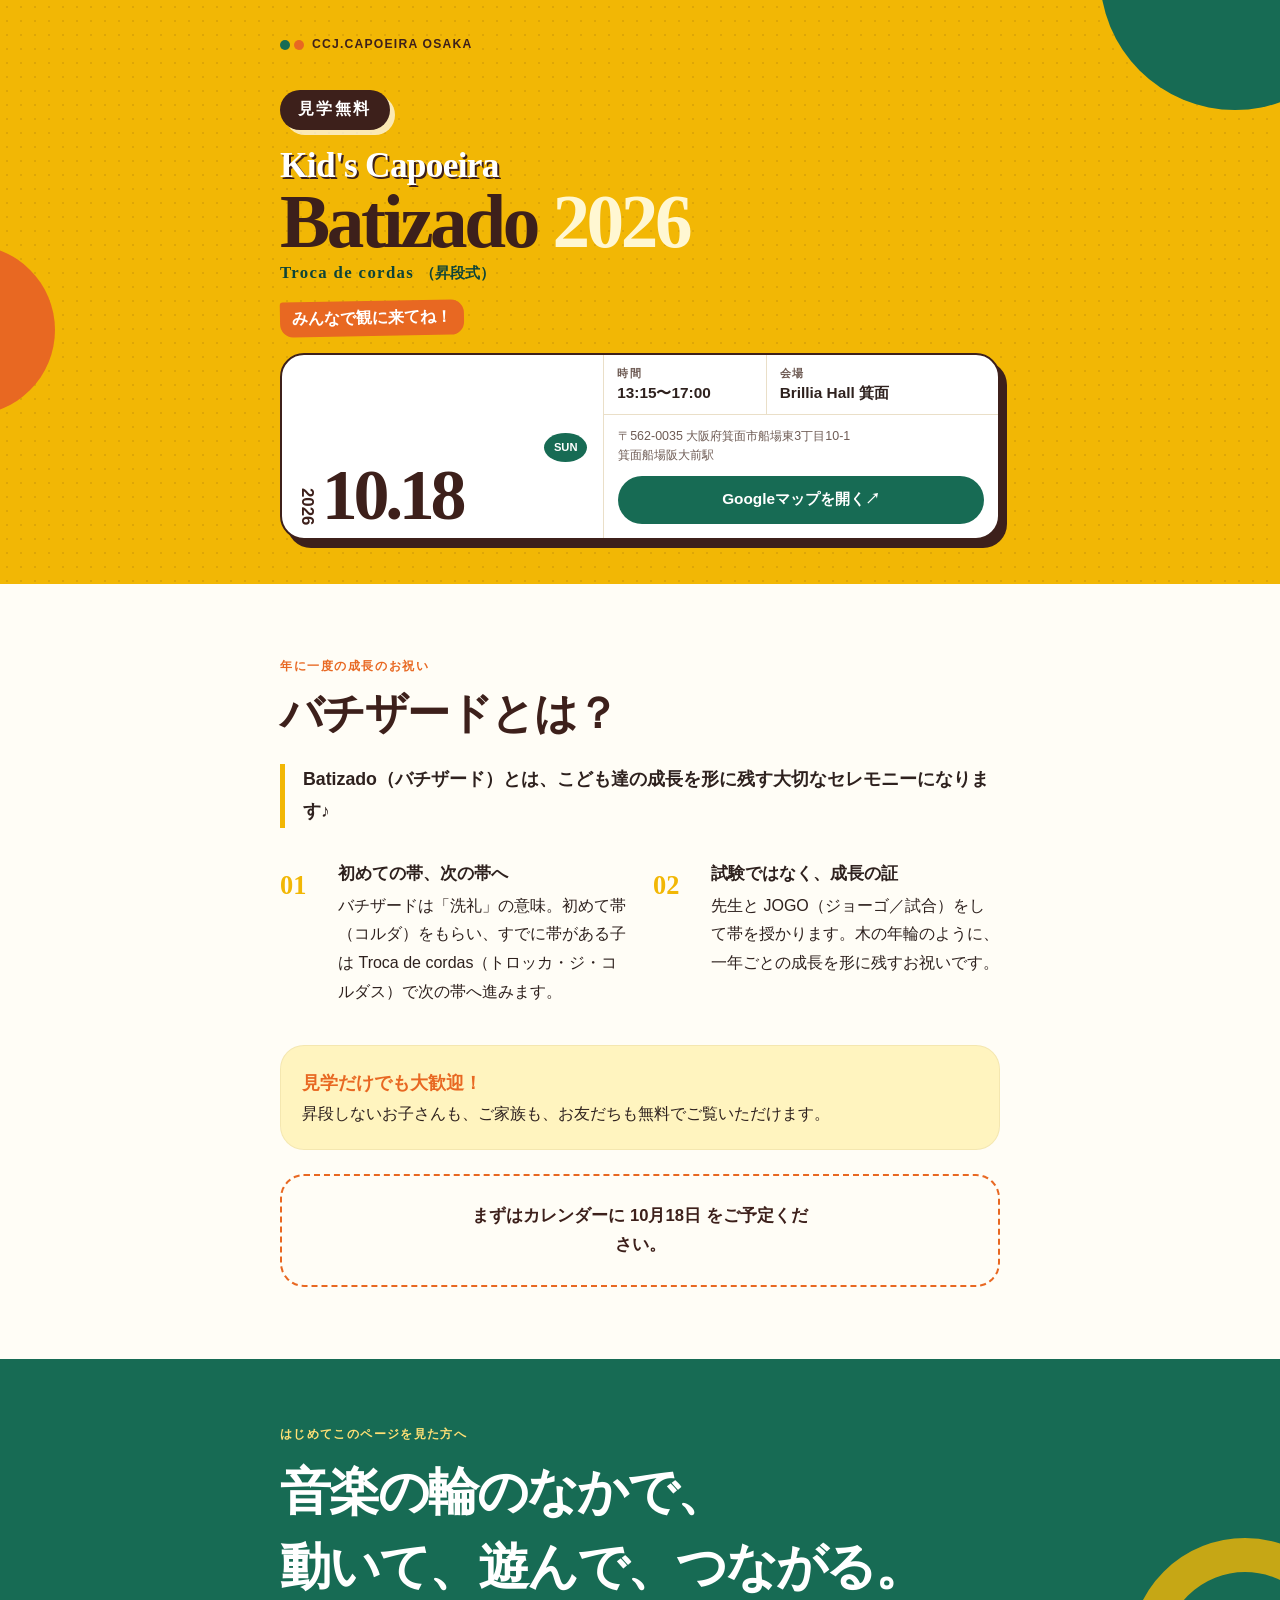
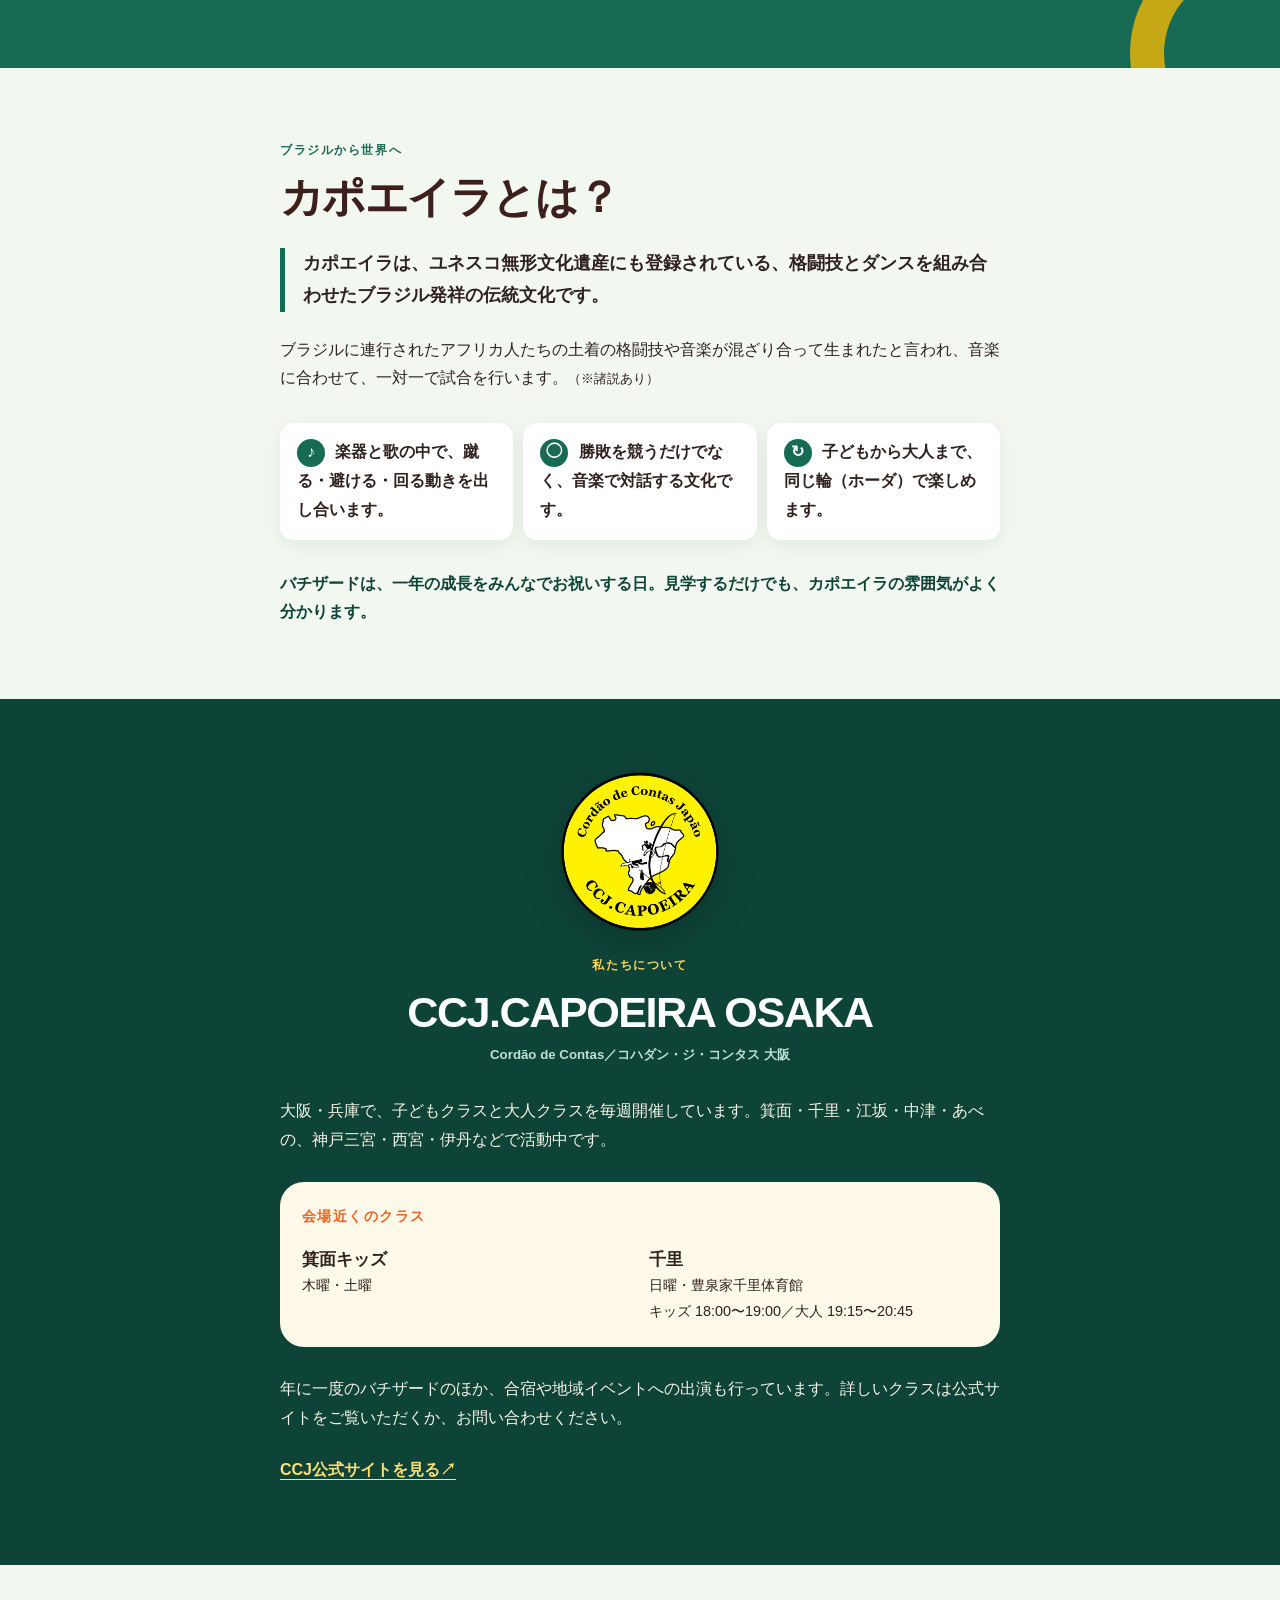
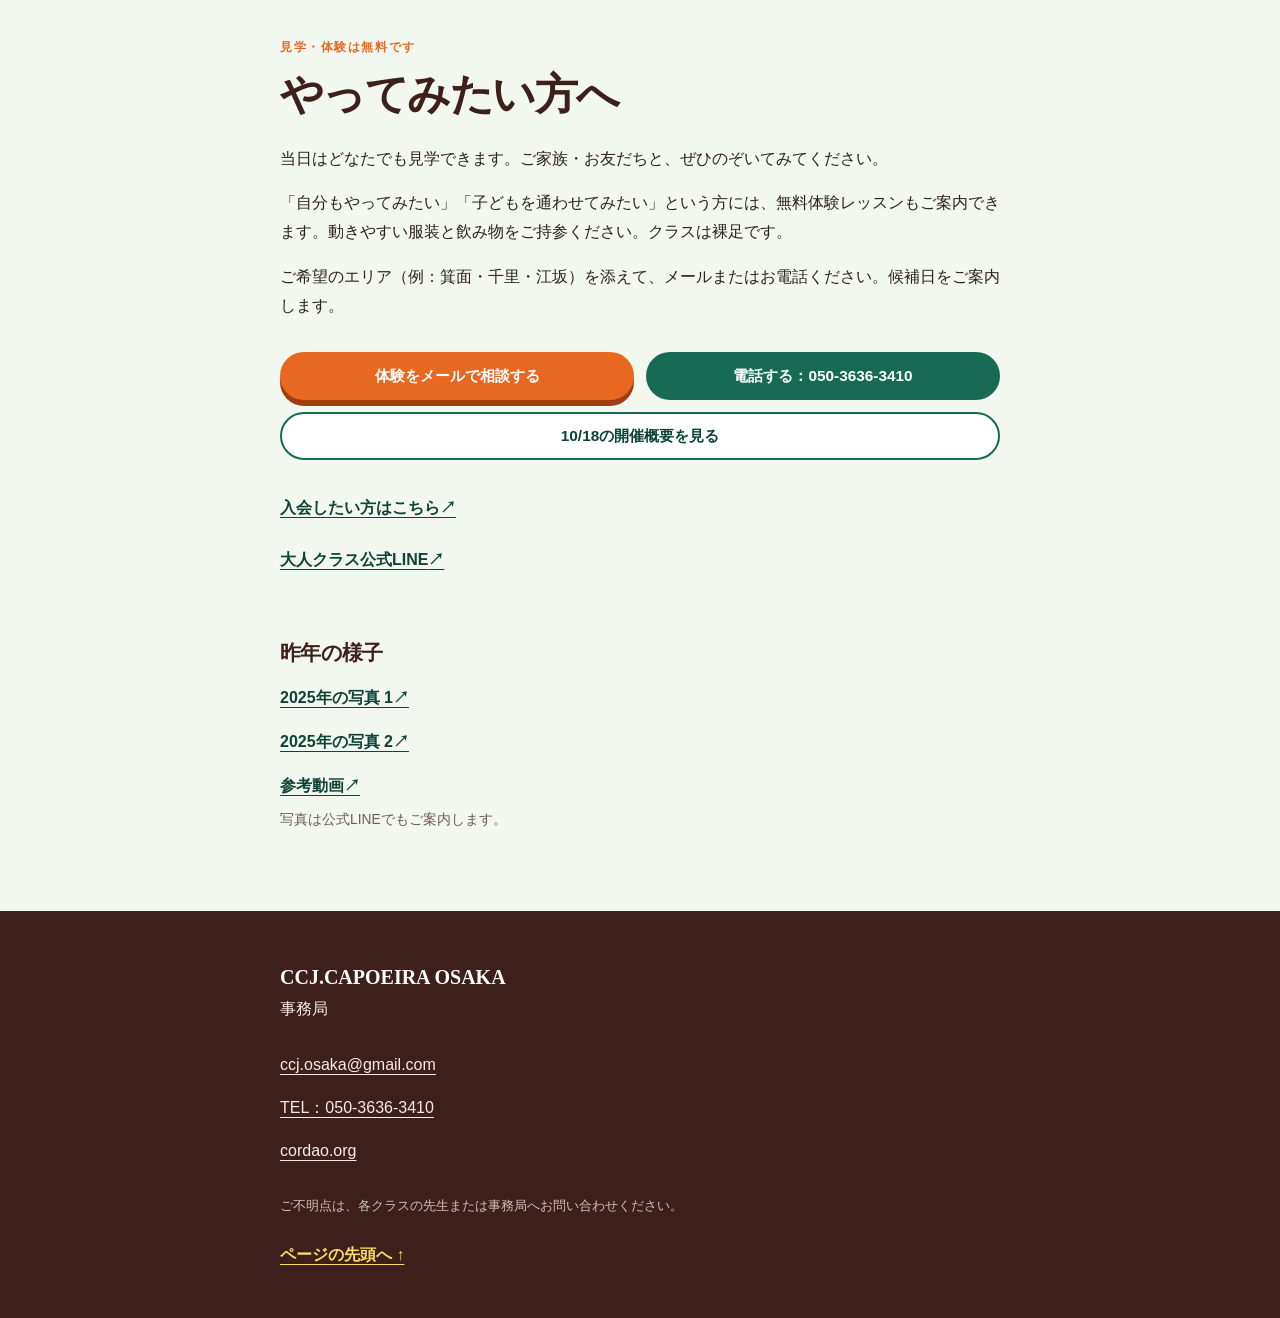
==== index.html @ 8d71ec57 "Add CCJ team logo" ====
<!doctype html>
<html lang="ja">
  <head>
    <meta charset="utf-8">
    <meta name="viewport" content="width=device-width, initial-scale=1">
    <meta name="theme-color" content="#f2b705">
    <meta name="description" content="2026年10月18日（日）Brillia Hall 箕面で開催する、CCJキッズバチザード（昇段式）のご案内。見学無料です。">
    <meta property="og:type" content="website">
    <meta property="og:locale" content="ja_JP">
    <meta property="og:title" content="Kid's Capoeira Batizado 2026｜CCJ.CAPOEIRA OSAKA">
    <meta property="og:description" content="10月18日（日）Brillia Hall 箕面で開催。子どもたちの一年の成長を祝うセレモニーです。見学無料。">
    <title>Kid's Capoeira Batizado 2026｜CCJ.CAPOEIRA OSAKA</title>
    <link rel="stylesheet" href="styles.css">
  </head>
  <body>
    <a class="skip-link" href="#event">開催概要へ</a>

    <header class="hero" id="top">
      <div class="hero__shape hero__shape--one" aria-hidden="true"></div>
      <div class="hero__shape hero__shape--two" aria-hidden="true"></div>
      <div class="hero__inner wrap">
        <p class="eyebrow"><span class="eyebrow__dot" aria-hidden="true"></span>CCJ.CAPOEIRA OSAKA</p>
        <div class="hero__heading">
          <span class="free-badge">見学無料</span>
          <h1><span>Kid's Capoeira</span>Batizado <em>2026</em></h1>
          <p class="subtitle">Troca de cordas <span>（昇段式）</span></p>
        </div>
        <p class="hero__message">みんなで観に来てね！</p>

        <section class="event-card" id="event" aria-labelledby="event-title">
          <h2 class="visually-hidden" id="event-title">開催概要</h2>
          <div class="event-date">
            <p class="event-date__year">2026</p>
            <p class="event-date__day">10.18</p>
            <p class="event-date__dow">SUN</p>
          </div>
          <dl class="event-facts">
            <div>
              <dt>時間</dt>
              <dd>13:15〜17:00</dd>
            </div>
            <div>
              <dt>会場</dt>
              <dd>Brillia Hall 箕面</dd>
            </div>
          </dl>
          <div class="event-place">
            <p>〒562-0035 大阪府箕面市船場東3丁目10-1</p>
            <p>箕面船場阪大前駅</p>
            <a class="button button--map" href="https://www.google.com/maps/search/?api=1&amp;query=Brillia%20Hall%20%E7%AE%95%E9%9D%A2" target="_blank" rel="noopener noreferrer">Googleマップを開く <span aria-hidden="true">↗</span></a>
          </div>
        </section>
      </div>
    </header>

    <main>
      <section class="event-story section wrap" aria-labelledby="batizado-title">
        <p class="section-kicker">年に一度の成長のお祝い</p>
        <h2 id="batizado-title">バチザードとは？</h2>
        <p class="lead-copy">Batizado（バチザード）とは、こども達の成長を形に残す大切なセレモニーになります♪</p>

        <div class="story-grid">
          <div class="story-item">
            <span class="story-number" aria-hidden="true">01</span>
            <div>
              <h3>初めての帯、次の帯へ</h3>
              <p>バチザードは「洗礼」の意味。初めて帯（コルダ）をもらい、すでに帯がある子は Troca de cordas（トロッカ・ジ・コルダス）で次の帯へ進みます。</p>
            </div>
          </div>
          <div class="story-item">
            <span class="story-number" aria-hidden="true">02</span>
            <div>
              <h3>試験ではなく、成長の証</h3>
              <p>先生と JOGO（ジョーゴ／試合）をして帯を授かります。木の年輪のように、一年ごとの成長を形に残すお祝いです。</p>
            </div>
          </div>
        </div>

        <aside class="welcome-note">
          <strong>見学だけでも大歓迎！</strong>
          <p>昇段しないお子さんも、ご家族も、お友だちも無料でご覧いただけます。</p>
        </aside>

        <div class="schedule-note">
          <strong>まずはカレンダーに 10月18日 をご予定ください。</strong>
        </div>
      </section>

      <div class="community-area">
        <div class="community-intro wrap">
          <p class="community-intro__label">はじめてこのページを見た方へ</p>
          <h2>音楽の輪のなかで、<br>動いて、遊んで、つながる。</h2>
        </div>

        <section class="section wrap" aria-labelledby="capoeira-title">
          <p class="section-kicker section-kicker--green">ブラジルから世界へ</p>
          <h2 id="capoeira-title">カポエイラとは？</h2>
          <p class="lead-copy lead-copy--plain">カポエイラは、ユネスコ無形文化遺産にも登録されている、格闘技とダンスを組み合わせたブラジル発祥の伝統文化です。</p>
          <p>ブラジルに連行されたアフリカ人たちの土着の格闘技や音楽が混ざり合って生まれたと言われ、音楽に合わせて、一対一で試合を行います。<small>（※諸説あり）</small></p>
          <div class="capoeira-points" aria-label="カポエイラの特徴">
            <p><span aria-hidden="true">♪</span> 楽器と歌の中で、蹴る・避ける・回る動きを出し合います。</p>
            <p><span aria-hidden="true">◯</span> 勝敗を競うだけでなく、音楽で対話する文化です。</p>
            <p><span aria-hidden="true">↻</span> 子どもから大人まで、同じ輪（ホーダ）で楽しめます。</p>
          </div>
          <p class="soft-note">バチザードは、一年の成長をみんなでお祝いする日。見学するだけでも、カポエイラの雰囲気がよく分かります。</p>
        </section>

        <section class="section section--ccj" aria-labelledby="ccj-title">
          <div class="wrap">
            <div class="ccj-brand">
              <img class="ccj-logo" src="assets/team-logo.png" alt="Cordão de Contas Japão CCJ.CAPOEIRA ロゴ" width="640" height="631">
              <div>
                <p class="section-kicker section-kicker--light">私たちについて</p>
                <h2 id="ccj-title">CCJ.CAPOEIRA OSAKA</h2>
                <p class="ccj-sub">Cordão de Contas／コハダン・ジ・コンタス 大阪</p>
              </div>
            </div>
            <p>大阪・兵庫で、子どもクラスと大人クラスを毎週開催しています。箕面・千里・江坂・中津・あべの、神戸三宮・西宮・伊丹などで活動中です。</p>

            <div class="nearby-card">
              <p class="nearby-card__label">会場近くのクラス</p>
              <div>
                <h3>箕面キッズ</h3>
                <p>木曜・土曜</p>
              </div>
              <div>
                <h3>千里</h3>
                <p>日曜・豊泉家千里体育館</p>
                <p>キッズ 18:00〜19:00／大人 19:15〜20:45</p>
              </div>
            </div>

            <p>年に一度のバチザードのほか、合宿や地域イベントへの出演も行っています。詳しいクラスは公式サイトをご覧いただくか、お問い合わせください。</p>
            <a class="text-link text-link--light" href="https://cordao.org/" target="_blank" rel="noopener noreferrer">CCJ公式サイトを見る <span aria-hidden="true">↗</span></a>
          </div>
        </section>

        <section class="section try-section wrap" id="trial" aria-labelledby="trial-title">
          <p class="section-kicker section-kicker--orange">見学・体験は無料です</p>
          <h2 id="trial-title">やってみたい方へ</h2>
          <p>当日はどなたでも見学できます。ご家族・お友だちと、ぜひのぞいてみてください。</p>
          <p>「自分もやってみたい」「子どもを通わせてみたい」という方には、無料体験レッスンもご案内できます。動きやすい服装と飲み物をご持参ください。クラスは裸足です。</p>
          <p>ご希望のエリア（例：箕面・千里・江坂）を添えて、メールまたはお電話ください。候補日をご案内します。</p>

          <div class="cta-stack">
            <a class="button button--primary" href="mailto:ccj.osaka@gmail.com?subject=%E3%82%AB%E3%83%9D%E3%82%A8%E3%82%A4%E3%83%A9%E4%BD%93%E9%A8%93%E3%81%AE%E7%9B%B8%E8%AB%87">体験をメールで相談する</a>
            <a class="button button--secondary" href="tel:05036363410">電話する：050-3636-3410</a>
            <a class="button button--outline" href="#event">10/18の開催概要を見る</a>
          </div>

          <div class="other-links">
            <a href="https://ccjcapoeira.github.io/ccj-enrollment-form/" target="_blank" rel="noopener noreferrer">入会したい方はこちら <span aria-hidden="true">↗</span></a>
            <a href="https://lin.ee/NtABy10" target="_blank" rel="noopener noreferrer">大人クラス公式LINE <span aria-hidden="true">↗</span></a>
          </div>
        </section>

        <section class="memories wrap" aria-labelledby="memories-title">
          <h2 id="memories-title">昨年の様子</h2>
          <div class="memories__links">
            <a href="https://www.amazon.co.jp/photos/share/uch9pIcphBrxfyB8jKfMzYJGdtBcZFFOBXxL4uB9vcL" target="_blank" rel="noopener noreferrer">2025年の写真 1 <span aria-hidden="true">↗</span></a>
            <a href="https://www.amazon.co.jp/photos/share/M0AKWUCcqpJIvgx1E5p0XTZCGxStPZ983KUHEXLNTw1" target="_blank" rel="noopener noreferrer">2025年の写真 2 <span aria-hidden="true">↗</span></a>
            <a href="http://bit.ly/42iLJ7p" target="_blank" rel="noopener noreferrer">参考動画 <span aria-hidden="true">↗</span></a>
          </div>
          <p>写真は公式LINEでもご案内します。</p>
        </section>
      </div>
    </main>

    <footer>
      <div class="wrap footer__inner">
        <div>
          <p class="footer__name">CCJ.CAPOEIRA OSAKA</p>
          <p>事務局</p>
        </div>
        <address>
          <a href="mailto:ccj.osaka@gmail.com">ccj.osaka@gmail.com</a>
          <a href="tel:05036363410">TEL：050-3636-3410</a>
          <a href="https://cordao.org/" target="_blank" rel="noopener noreferrer">cordao.org</a>
        </address>
        <p class="footer__note">ご不明点は、各クラスの先生または事務局へお問い合わせください。</p>
        <a class="back-to-top" href="#top">ページの先頭へ ↑</a>
      </div>
    </footer>
  </body>
</html>
---- styles.css ----
:root {
  --yellow: #f2b705;
  --orange: #e86822;
  --green: #176b54;
  --green-dark: #0e4438;
  --brown: #3d201b;
  --cream: #fff9e9;
  --paper: #fffdf6;
  --ink: #2e211e;
  --muted: #6e5b54;
  --line: #eadfc8;
  --shadow: 0 14px 40px rgba(62, 40, 20, 0.14);
  --radius: 24px;
}

*,
*::before,
*::after {
  box-sizing: border-box;
}

html {
  scroll-behavior: smooth;
}

body {
  margin: 0;
  color: var(--ink);
  background: var(--paper);
  font-family: -apple-system, BlinkMacSystemFont, "Hiragino Sans", "Yu Gothic", YuGothic, Meiryo, sans-serif;
  font-size: 16px;
  line-height: 1.8;
  -webkit-font-smoothing: antialiased;
}

a {
  color: inherit;
}

p,
h1,
h2,
h3,
dl,
dd {
  margin-top: 0;
}

.wrap {
  width: min(100% - 40px, 720px);
  margin-inline: auto;
}

.skip-link {
  position: fixed;
  z-index: 100;
  top: 8px;
  left: 8px;
  padding: 10px 16px;
  color: white;
  background: var(--brown);
  border-radius: 8px;
  transform: translateY(-150%);
}

.skip-link:focus {
  transform: translateY(0);
}

.visually-hidden {
  position: absolute;
  width: 1px;
  height: 1px;
  padding: 0;
  margin: -1px;
  overflow: hidden;
  clip: rect(0, 0, 0, 0);
  white-space: nowrap;
  border: 0;
}

.hero {
  position: relative;
  overflow: hidden;
  padding: 24px 0 44px;
  background: var(--yellow);
}

.hero::before {
  content: "";
  position: absolute;
  inset: 0;
  opacity: 0.11;
  background-image: radial-gradient(var(--brown) 1.1px, transparent 1.1px);
  background-size: 14px 14px;
}

.hero__shape {
  position: absolute;
  border-radius: 999px;
  pointer-events: none;
}

.hero__shape--one {
  width: 270px;
  height: 270px;
  top: -160px;
  right: -90px;
  background: var(--green);
}

.hero__shape--two {
  width: 170px;
  height: 170px;
  left: -115px;
  top: 245px;
  background: var(--orange);
}

.hero__inner {
  position: relative;
}

.eyebrow {
  display: flex;
  align-items: center;
  gap: 8px;
  margin-bottom: 22px;
  color: var(--brown);
  font-size: 0.76rem;
  font-weight: 800;
  letter-spacing: 0.1em;
}

.eyebrow__dot {
  width: 10px;
  height: 10px;
  background: var(--green);
  border-radius: 50%;
  box-shadow: 14px 0 0 var(--orange);
  margin-right: 14px;
}

.hero__heading {
  position: relative;
  padding-top: 12px;
}

.free-badge {
  display: inline-flex;
  align-items: center;
  min-height: 40px;
  padding: 5px 18px;
  color: #fff;
  background: var(--brown);
  border-radius: 999px;
  font-weight: 800;
  letter-spacing: 0.15em;
  box-shadow: 5px 5px 0 rgba(255, 255, 255, 0.7);
}

h1 {
  margin: 14px 0 2px;
  color: var(--brown);
  font-family: Georgia, "Times New Roman", serif;
  font-size: clamp(2.5rem, 12vw, 4.7rem);
  line-height: 0.91;
  letter-spacing: -0.045em;
}

h1 span {
  display: block;
  color: #fff;
  font-size: 0.47em;
  line-height: 1.25;
  letter-spacing: -0.02em;
  text-shadow: 2px 2px 0 var(--brown);
}

h1 em {
  color: #fff7d2;
  font-style: normal;
}

.subtitle {
  margin-bottom: 8px;
  color: var(--green-dark);
  font-family: Georgia, "Times New Roman", serif;
  font-size: 1.05rem;
  font-weight: 700;
  letter-spacing: 0.08em;
}

.subtitle span {
  font-family: inherit;
  font-size: 0.87em;
  letter-spacing: 0;
}

.hero__message {
  display: inline-block;
  margin: 4px 0 17px;
  padding: 3px 12px;
  color: #fff;
  background: var(--orange);
  border-radius: 3px 13px 13px 13px;
  font-weight: 800;
  transform: rotate(-1deg);
}

.event-card {
  overflow: hidden;
  background: #fff;
  border: 2px solid var(--brown);
  border-radius: var(--radius);
  box-shadow: 7px 8px 0 var(--brown);
}

.event-date {
  display: grid;
  grid-template-columns: auto 1fr auto;
  align-items: end;
  gap: 7px;
  padding: 10px 16px 7px;
  color: var(--brown);
  border-bottom: 1px solid var(--line);
  line-height: 1;
}

.event-date p {
  margin: 0;
}

.event-date__year {
  padding-bottom: 5px;
  font-size: 1.05rem;
  font-weight: 900;
  writing-mode: vertical-rl;
}

.event-date__day {
  font-family: Georgia, "Times New Roman", serif;
  font-size: clamp(2.8rem, 14vw, 4.5rem);
  font-weight: 700;
  letter-spacing: -0.06em;
}

.event-date__dow {
  align-self: center;
  min-width: 43px;
  padding: 9px 7px;
  color: white;
  background: var(--green);
  border-radius: 50%;
  font-size: 0.7rem;
  font-weight: 900;
  text-align: center;
}

.event-facts {
  display: grid;
  grid-template-columns: 0.82fr 1.18fr;
  margin: 0;
  border-bottom: 1px solid var(--line);
}

.event-facts div {
  padding: 9px 13px 10px;
}

.event-facts div + div {
  border-left: 1px solid var(--line);
}

.event-facts dt {
  color: var(--muted);
  font-size: 0.69rem;
  font-weight: 800;
  letter-spacing: 0.12em;
}

.event-facts dd {
  margin: 0;
  font-size: 0.96rem;
  font-weight: 800;
  line-height: 1.35;
}

.event-place {
  padding: 12px 14px 14px;
}

.event-place p {
  margin: 0;
  color: var(--muted);
  font-size: 0.78rem;
  line-height: 1.55;
}

.event-place .button {
  margin-top: 10px;
}

.button {
  display: flex;
  align-items: center;
  justify-content: center;
  min-height: 48px;
  padding: 10px 18px;
  border-radius: 999px;
  font-size: 0.96rem;
  font-weight: 800;
  line-height: 1.35;
  text-align: center;
  text-decoration: none;
}

.button--map {
  color: white;
  background: var(--green);
}

.section {
  padding-block: 72px;
}

.section h2,
.memories h2 {
  margin-bottom: 24px;
  color: var(--brown);
  font-size: clamp(1.85rem, 8vw, 2.7rem);
  line-height: 1.25;
  letter-spacing: -0.035em;
}

.section h3 {
  margin-bottom: 5px;
  font-size: 1.04rem;
  line-height: 1.5;
}

.section-kicker {
  margin-bottom: 8px;
  color: var(--orange);
  font-size: 0.76rem;
  font-weight: 900;
  letter-spacing: 0.13em;
}

.lead-copy {
  margin-bottom: 34px;
  padding-left: 18px;
  border-left: 5px solid var(--yellow);
  font-size: 1.11rem;
  font-weight: 800;
  line-height: 1.8;
}

.lead-copy--plain {
  margin-bottom: 24px;
  border-color: var(--green);
}

.story-grid {
  display: grid;
  gap: 26px;
}

.story-item {
  display: grid;
  grid-template-columns: 46px 1fr;
  gap: 12px;
}

.story-item p {
  margin-bottom: 0;
}

.story-number {
  color: var(--yellow);
  font-family: Georgia, "Times New Roman", serif;
  font-size: 1.65rem;
  font-weight: 700;
}

.welcome-note {
  margin-top: 38px;
  padding: 22px;
  background: #fff4bf;
  border-radius: var(--radius);
  box-shadow: inset 0 0 0 1px rgba(118, 79, 11, 0.08);
}

.welcome-note strong {
  display: block;
  color: var(--orange);
  font-size: 1.14rem;
}

.welcome-note p {
  margin-bottom: 0;
}

.schedule-note {
  display: grid;
  place-items: center;
  min-height: 112px;
  margin-top: 24px;
  padding: 26px 24px;
  border: 2px dashed var(--orange);
  border-radius: var(--radius);
  text-align: center;
}

.schedule-note strong {
  display: block;
  max-width: 21em;
  margin: 0 auto;
  color: var(--brown);
  font-size: 1.04rem;
  line-height: 1.7;
}

.community-area {
  background: #f2f7ef;
}

.community-intro {
  position: relative;
  overflow: hidden;
  width: 100%;
  max-width: none;
  padding: 64px max(20px, calc((100% - 720px) / 2));
  color: white;
  background: var(--green);
}

.community-intro::after {
  content: "";
  position: absolute;
  right: -80px;
  bottom: -100px;
  width: 230px;
  height: 230px;
  border: 34px solid rgba(242, 183, 5, 0.8);
  border-radius: 50%;
}

.community-intro__label {
  position: relative;
  z-index: 1;
  margin-bottom: 10px;
  color: #ffe075;
  font-size: 0.78rem;
  font-weight: 900;
  letter-spacing: 0.11em;
}

.community-intro h2 {
  position: relative;
  z-index: 1;
  max-width: 720px;
  margin: 0 auto;
  font-size: clamp(1.8rem, 8vw, 3.2rem);
  line-height: 1.45;
  letter-spacing: -0.04em;
}

.section-kicker--green {
  color: var(--green);
}

.capoeira-points {
  display: grid;
  gap: 10px;
  margin-block: 30px;
}

.capoeira-points p {
  margin: 0;
  padding: 15px 17px;
  background: white;
  border-radius: 14px;
  box-shadow: 0 5px 18px rgba(14, 68, 56, 0.07);
  font-weight: 700;
}

.capoeira-points span {
  display: inline-flex;
  align-items: center;
  justify-content: center;
  width: 28px;
  height: 28px;
  margin-right: 6px;
  color: white;
  background: var(--green);
  border-radius: 50%;
}

.soft-note {
  margin-bottom: 0;
  color: var(--green-dark);
  font-weight: 700;
}

.section--ccj {
  color: #f8f4e7;
  background: var(--green-dark);
}

.section--ccj h2 {
  margin-bottom: 4px;
  color: white;
  font-size: clamp(1.75rem, 7vw, 2.7rem);
}

.ccj-brand {
  display: grid;
  justify-items: center;
  gap: 22px;
  margin-bottom: 30px;
  text-align: center;
}

.ccj-logo {
  display: block;
  width: clamp(132px, 38vw, 164px);
  height: auto;
  filter: drop-shadow(0 10px 18px rgba(0, 0, 0, 0.2));
}

.section-kicker--light {
  color: #ffd65c;
}

.ccj-sub {
  margin-bottom: 0;
  color: #bee1d6;
  font-size: 0.83rem;
  font-weight: 700;
}

.nearby-card {
  display: grid;
  gap: 18px;
  margin-block: 28px;
  padding: 22px;
  color: var(--ink);
  background: #fff9e9;
  border-radius: var(--radius);
}

.nearby-card__label {
  margin-bottom: -7px;
  color: var(--orange);
  font-size: 0.75rem;
  font-weight: 900;
  letter-spacing: 0.1em;
}

.nearby-card h3,
.nearby-card p {
  margin-bottom: 0;
}

.nearby-card p {
  font-size: 0.9rem;
}

.text-link {
  display: inline-flex;
  align-items: center;
  min-height: 44px;
  font-weight: 800;
  text-underline-offset: 4px;
}

.text-link--light {
  color: #ffe075;
}

.try-section {
  padding-bottom: 58px;
}

.section-kicker--orange {
  color: var(--orange);
}

.cta-stack {
  display: grid;
  gap: 12px;
  margin-top: 32px;
}

.button--primary {
  color: white;
  background: var(--orange);
  box-shadow: 0 6px 0 #9f3e10;
}

.button--secondary {
  color: white;
  background: var(--green);
}

.button--outline {
  color: var(--green-dark);
  background: white;
  border: 2px solid var(--green);
}

.other-links {
  display: grid;
  gap: 8px;
  margin-top: 26px;
}

.other-links a,
.memories__links a {
  display: inline-flex;
  align-items: center;
  min-height: 44px;
  color: var(--green-dark);
  font-weight: 700;
  text-underline-offset: 4px;
}

.memories {
  padding: 0 0 64px;
}

.memories h2 {
  margin-bottom: 10px;
  font-size: 1.3rem;
}

.memories__links {
  display: grid;
}

.memories > p {
  color: var(--muted);
  font-size: 0.86rem;
}

footer {
  padding-block: 48px;
  color: #f7ecdc;
  background: var(--brown);
}

.footer__inner {
  display: grid;
  gap: 23px;
}

.footer__name {
  margin-bottom: 0;
  color: white;
  font-family: Georgia, "Times New Roman", serif;
  font-size: 1.25rem;
  font-weight: 700;
}

.footer__inner p {
  margin-bottom: 0;
}

address {
  display: grid;
  gap: 5px;
  font-style: normal;
}

address a {
  display: inline-flex;
  align-items: center;
  min-height: 38px;
  width: fit-content;
  text-underline-offset: 4px;
}

.footer__note {
  color: #cfbfb7;
  font-size: 0.84rem;
}

.back-to-top {
  width: fit-content;
  color: #ffda62;
  font-weight: 800;
  text-underline-offset: 4px;
}

a:focus-visible {
  outline: 3px solid #fff;
  outline-offset: 4px;
}

.community-area a:focus-visible,
.event-story a:focus-visible {
  outline-color: var(--orange);
}

@media (min-width: 640px) {
  .hero {
    padding-top: 34px;
  }

  .event-card {
    display: grid;
    grid-template-columns: 0.9fr 1.1fr;
  }

  .event-date,
  .event-facts {
    border-bottom: 0;
  }

  .event-date {
    grid-row: span 2;
    border-right: 1px solid var(--line);
  }

  .event-place {
    border-top: 1px solid var(--line);
  }

  .story-grid {
    grid-template-columns: 1fr 1fr;
  }

  .capoeira-points {
    grid-template-columns: repeat(3, 1fr);
  }

  .nearby-card {
    grid-template-columns: 1fr 1fr;
  }

  .nearby-card__label {
    grid-column: 1 / -1;
  }

  .cta-stack {
    grid-template-columns: 1fr 1fr;
  }

  .button--outline {
    grid-column: 1 / -1;
  }
}

@media (prefers-reduced-motion: reduce) {
  html {
    scroll-behavior: auto;
  }
}
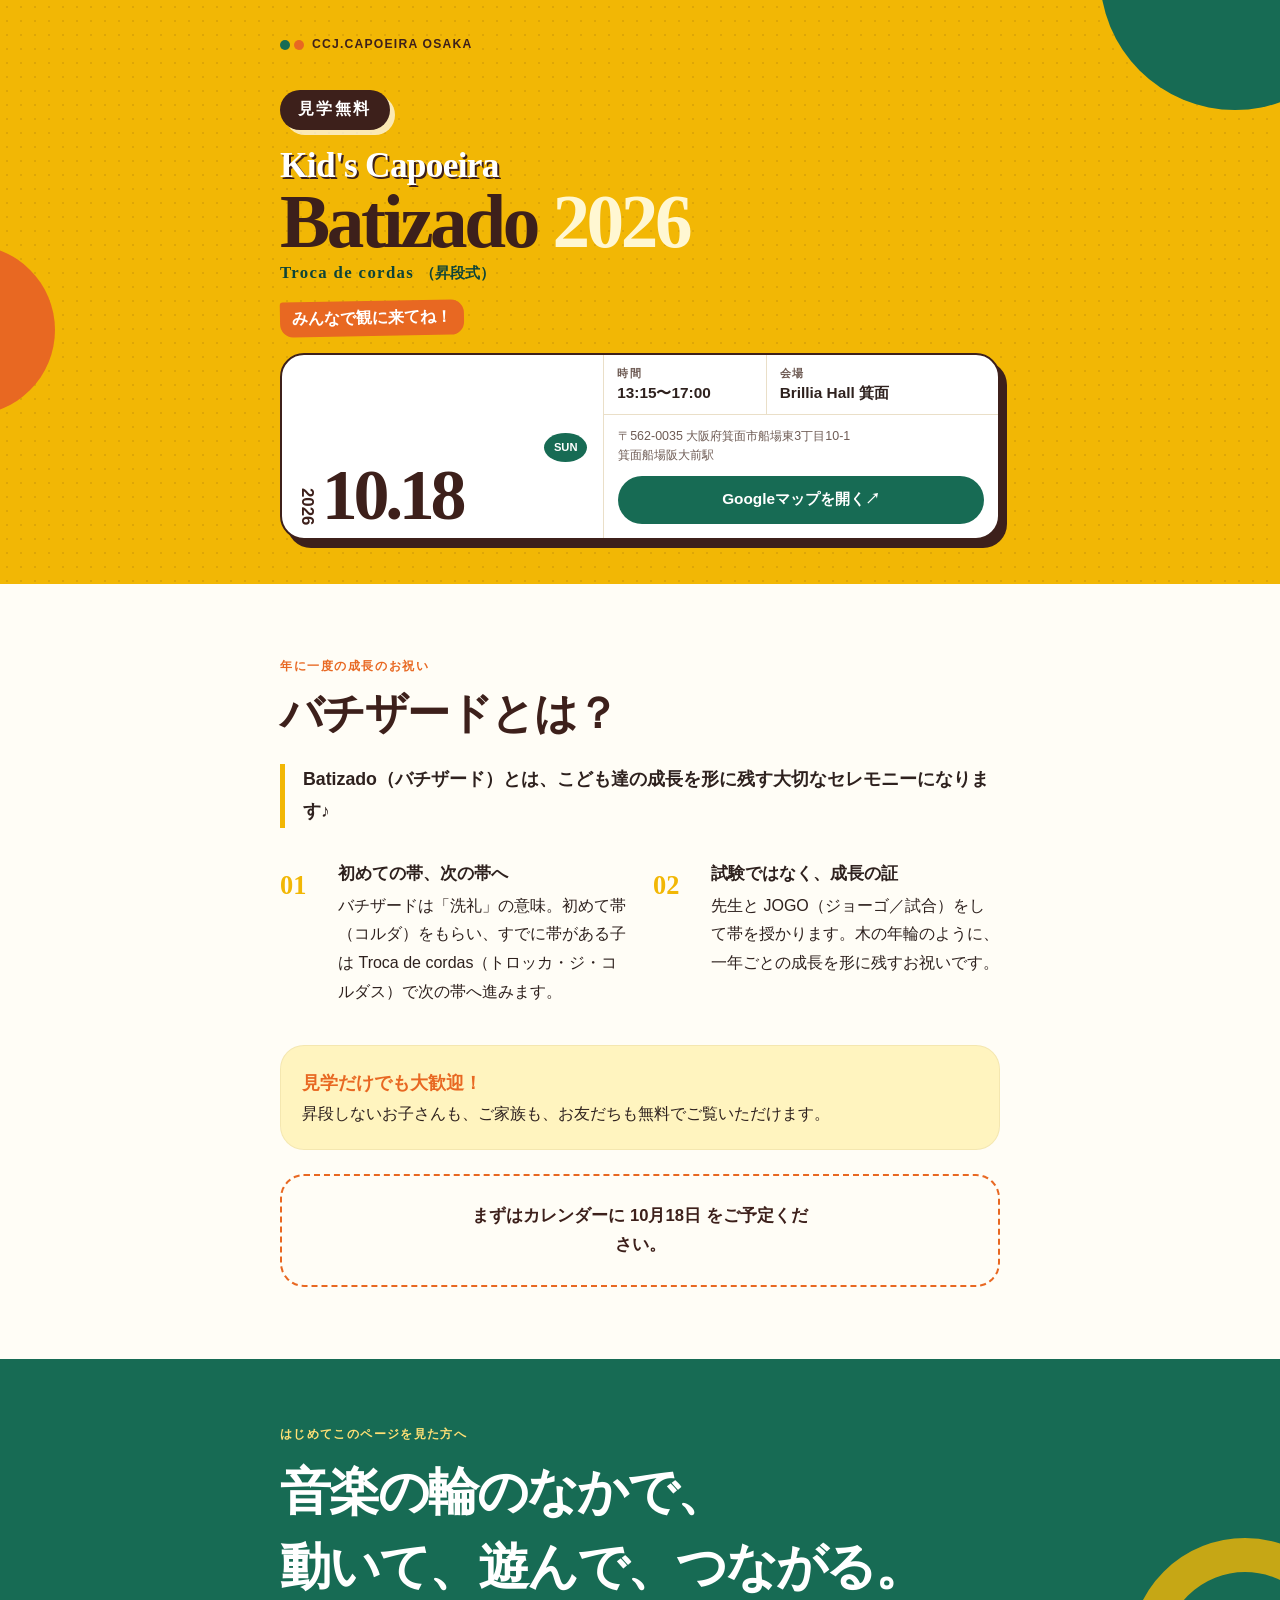
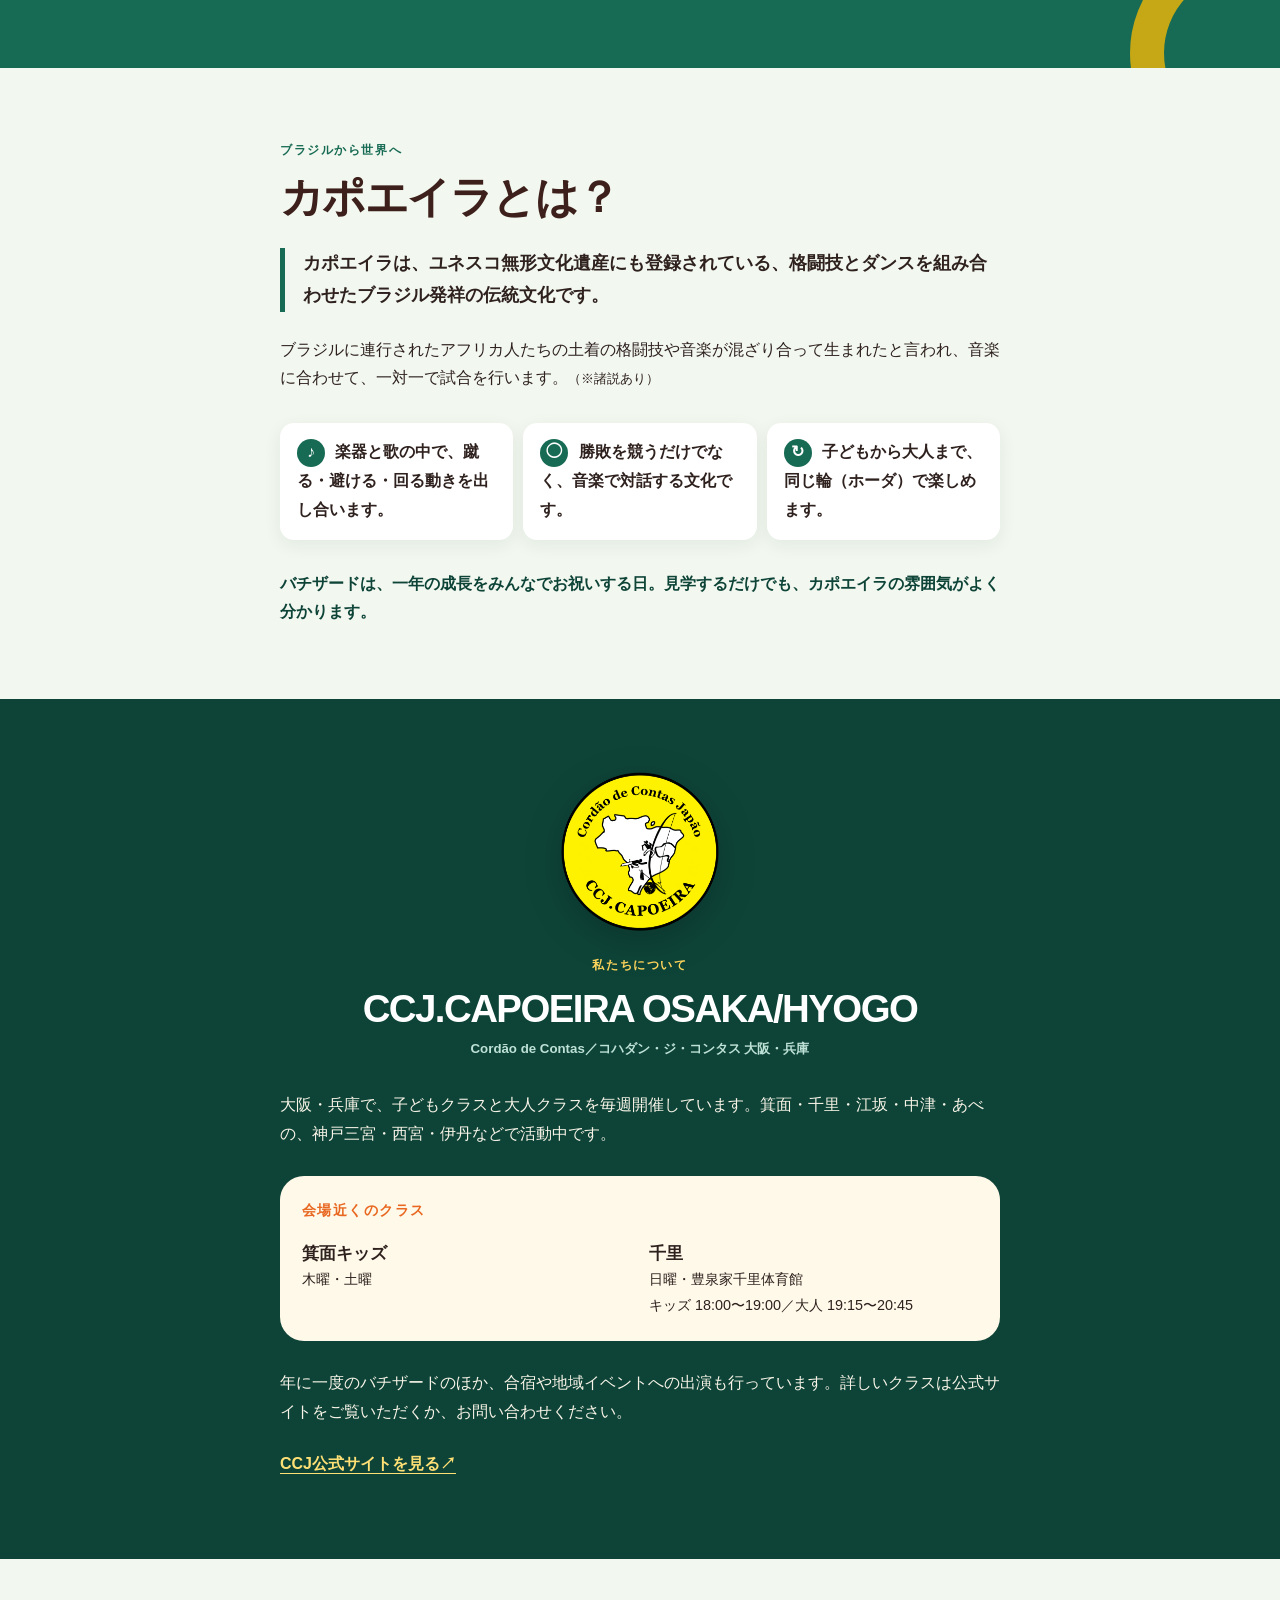
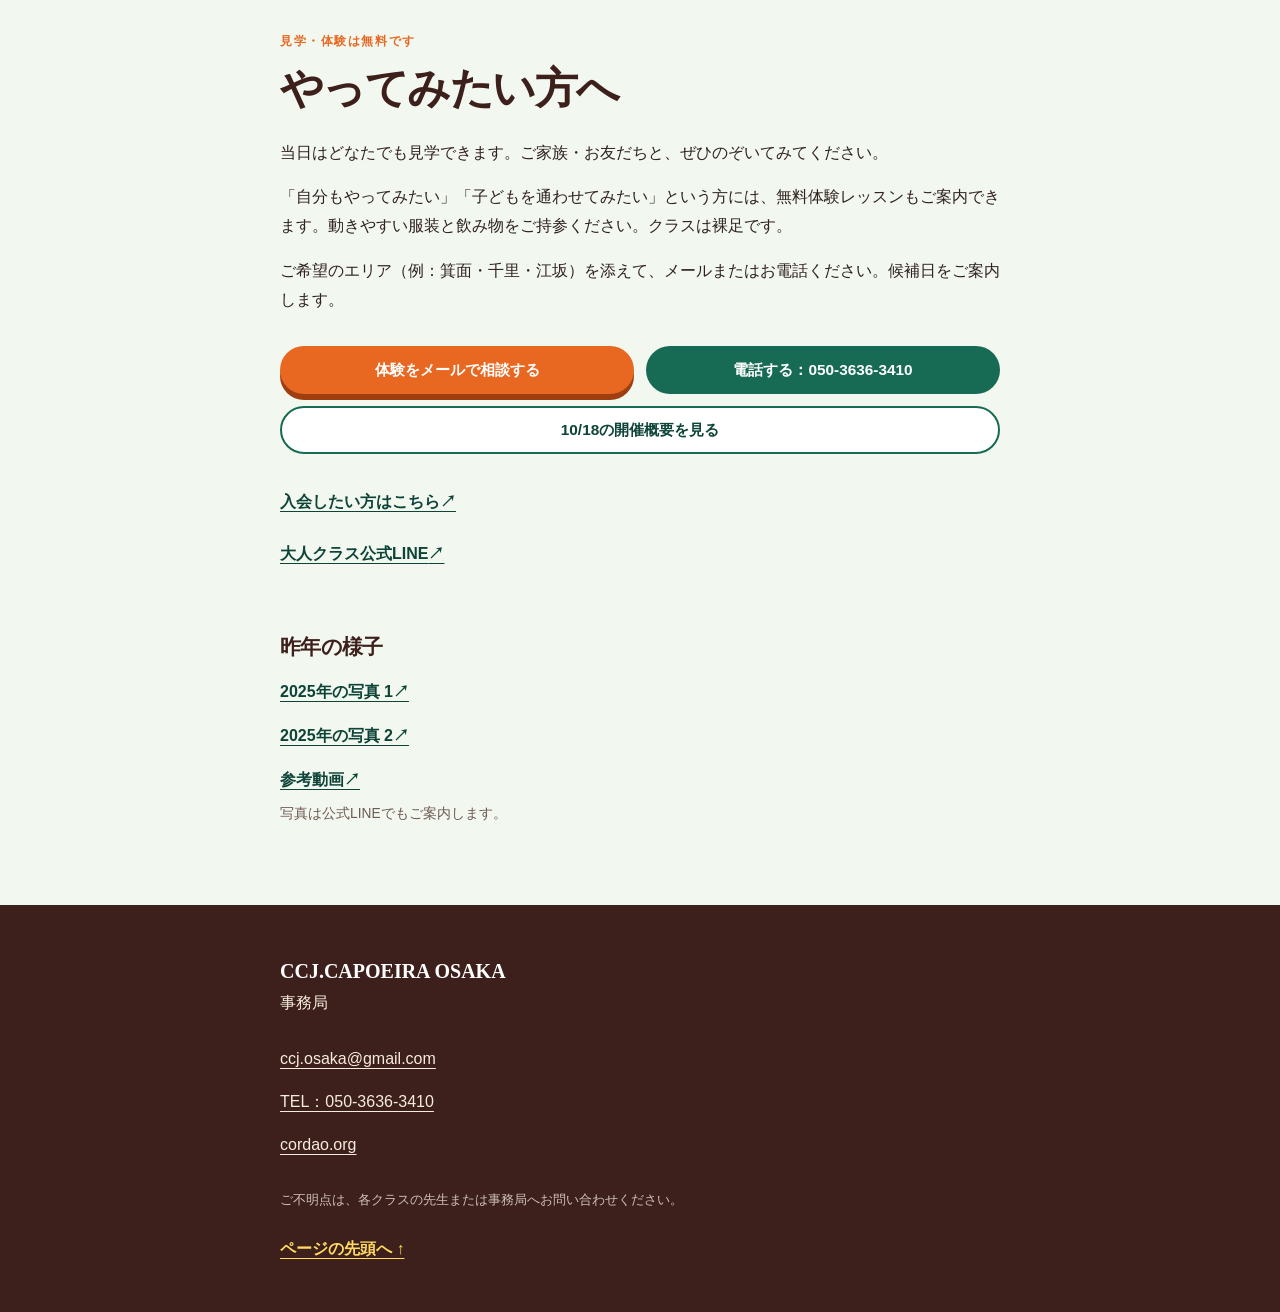
==== commit 1796bc8f: "Expand CCJ Osaka Hyogo name" ====
--- a/index.html
+++ b/index.html
@@ -10,7 +10,7 @@
     <meta property="og:title" content="Kid's Capoeira Batizado 2026｜CCJ.CAPOEIRA OSAKA">
     <meta property="og:description" content="10月18日（日）Brillia Hall 箕面で開催。子どもたちの一年の成長を祝うセレモニーです。見学無料。">
     <title>Kid's Capoeira Batizado 2026｜CCJ.CAPOEIRA OSAKA</title>
-    <link rel="stylesheet" href="styles.css">
+    <link rel="stylesheet" href="styles.css?v=20260815-4">
   </head>
   <body>
     <a class="skip-link" href="#event">開催概要へ</a>
@@ -108,11 +108,11 @@
         <section class="section section--ccj" aria-labelledby="ccj-title">
           <div class="wrap">
             <div class="ccj-brand">
-              <img class="ccj-logo" src="assets/team-logo.png" alt="Cordão de Contas Japão CCJ.CAPOEIRA ロゴ" width="640" height="631">
+              <img class="ccj-logo" src="assets/team-logo.png?v=20260815-3" alt="Cordão de Contas Japão CCJ.CAPOEIRA ロゴ" width="640" height="631">
               <div>
                 <p class="section-kicker section-kicker--light">私たちについて</p>
-                <h2 id="ccj-title">CCJ.CAPOEIRA OSAKA</h2>
-                <p class="ccj-sub">Cordão de Contas／コハダン・ジ・コンタス 大阪</p>
+                <h2 id="ccj-title">CCJ.CAPOEIRA OSAKA/HYOGO</h2>
+                <p class="ccj-sub">Cordão de Contas／コハダン・ジ・コンタス 大阪・兵庫</p>
               </div>
             </div>
             <p>大阪・兵庫で、子どもクラスと大人クラスを毎週開催しています。箕面・千里・江坂・中津・あべの、神戸三宮・西宮・伊丹などで活動中です。</p>
--- a/styles.css
+++ b/styles.css
@@ -522,6 +522,11 @@
   text-align: center;
 }
 
+.ccj-brand h2 {
+  font-size: clamp(1.52rem, 6vw, 2.4rem);
+  letter-spacing: -0.04em;
+}
+
 .ccj-logo {
   display: block;
   width: clamp(132px, 38vw, 164px);
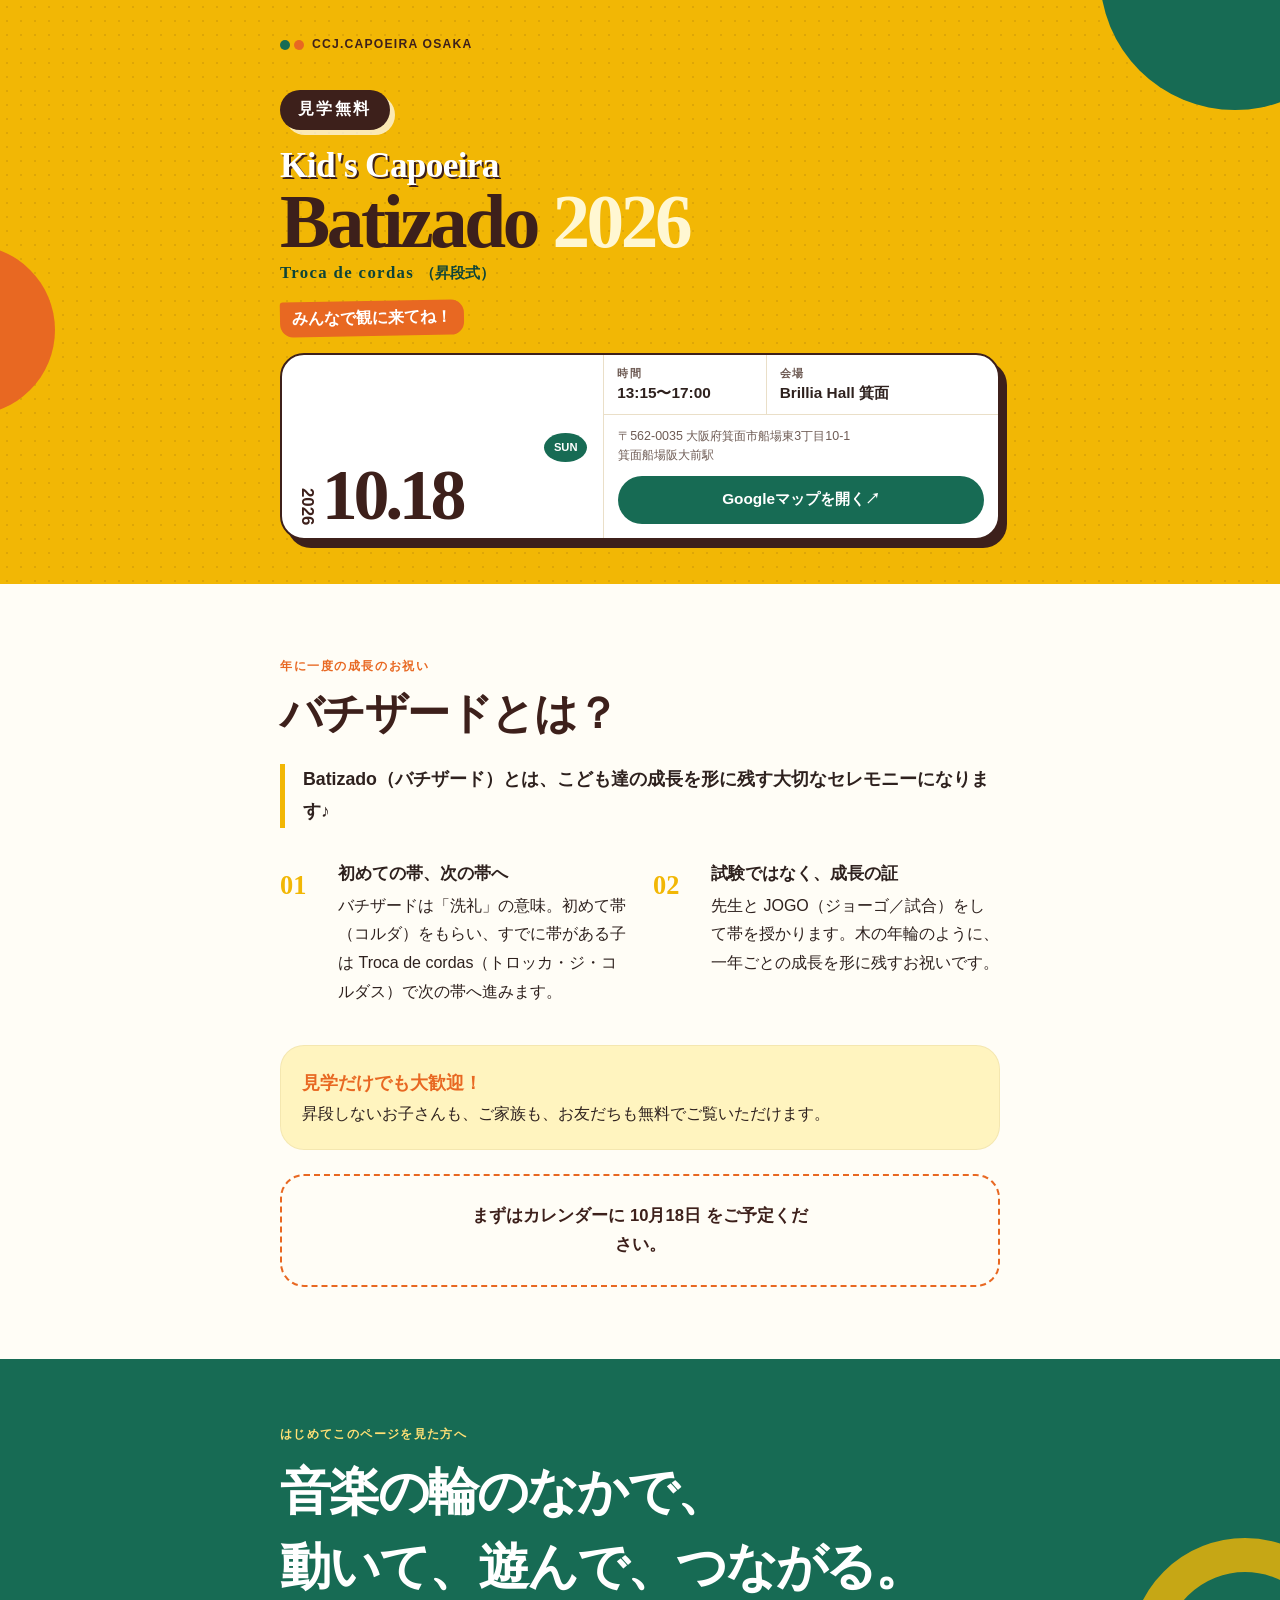
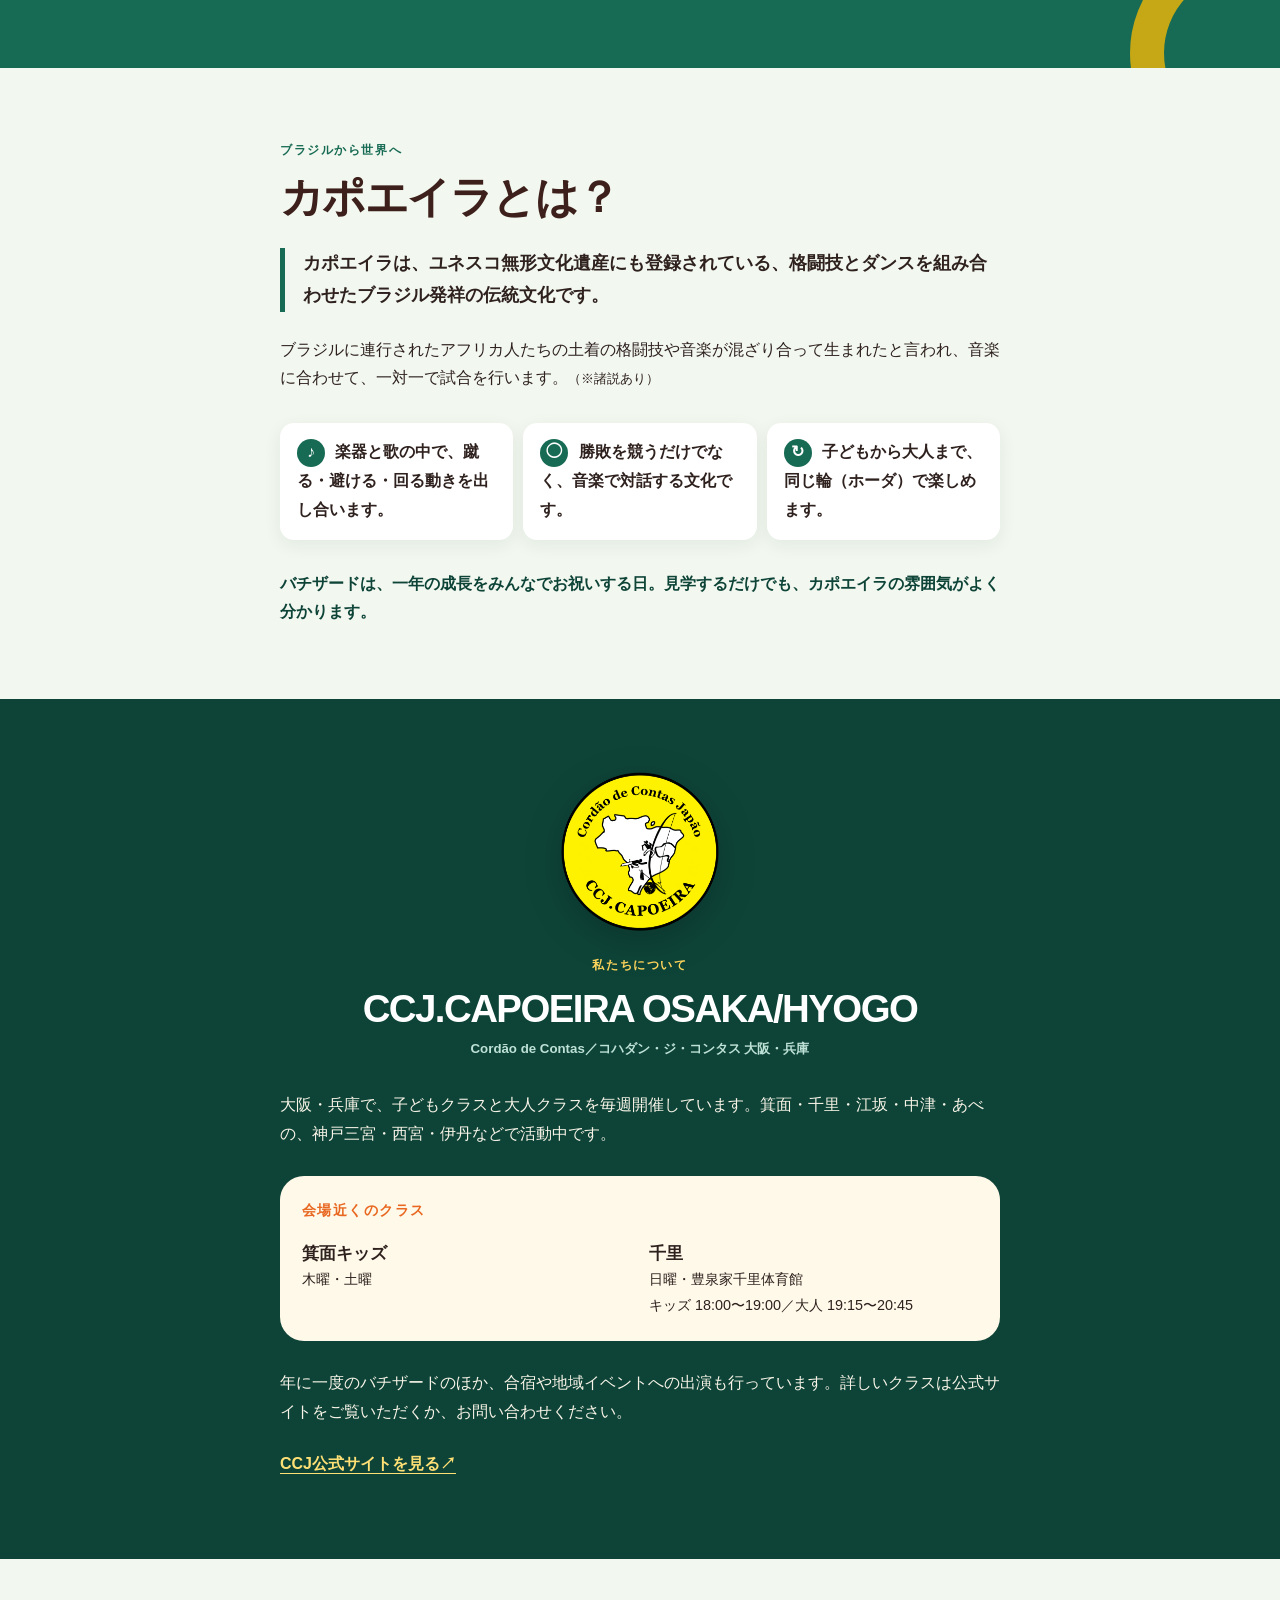
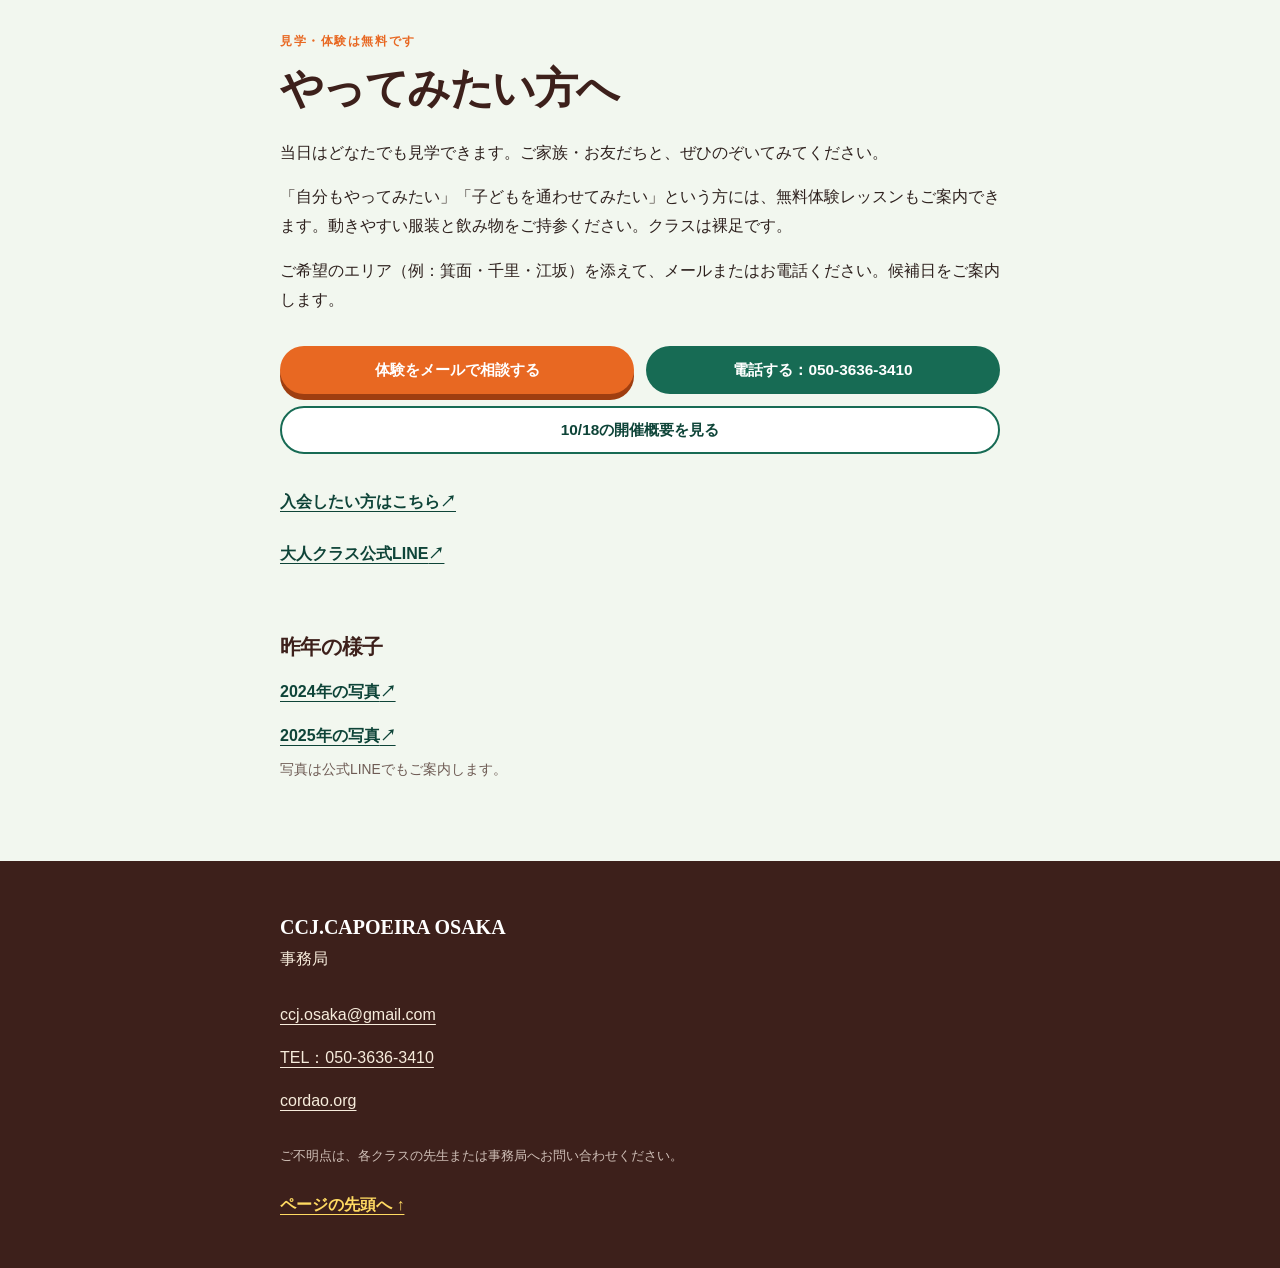
==== commit c6aab17e: "Fix photo archive links" ====
--- a/index.html
+++ b/index.html
@@ -157,9 +157,8 @@
         <section class="memories wrap" aria-labelledby="memories-title">
           <h2 id="memories-title">昨年の様子</h2>
           <div class="memories__links">
-            <a href="https://www.amazon.co.jp/photos/share/uch9pIcphBrxfyB8jKfMzYJGdtBcZFFOBXxL4uB9vcL" target="_blank" rel="noopener noreferrer">2025年の写真 1 <span aria-hidden="true">↗</span></a>
-            <a href="https://www.amazon.co.jp/photos/share/M0AKWUCcqpJIvgx1E5p0XTZCGxStPZ983KUHEXLNTw1" target="_blank" rel="noopener noreferrer">2025年の写真 2 <span aria-hidden="true">↗</span></a>
-            <a href="http://bit.ly/42iLJ7p" target="_blank" rel="noopener noreferrer">参考動画 <span aria-hidden="true">↗</span></a>
+            <a href="https://www.amazon.co.jp/photos/share/uch9pIcphBrxfyB8jKfMzYJGdtBcZFFOBXxL4uB9vcL" target="_blank" rel="noopener noreferrer">2024年の写真 <span aria-hidden="true">↗</span></a>
+            <a href="https://www.amazon.co.jp/photos/share/8jmjqZM34pwlInHM7DRQGUJjdLJUwTYJT1dBeG2ysmJ" target="_blank" rel="noopener noreferrer">2025年の写真 <span aria-hidden="true">↗</span></a>
           </div>
           <p>写真は公式LINEでもご案内します。</p>
         </section>
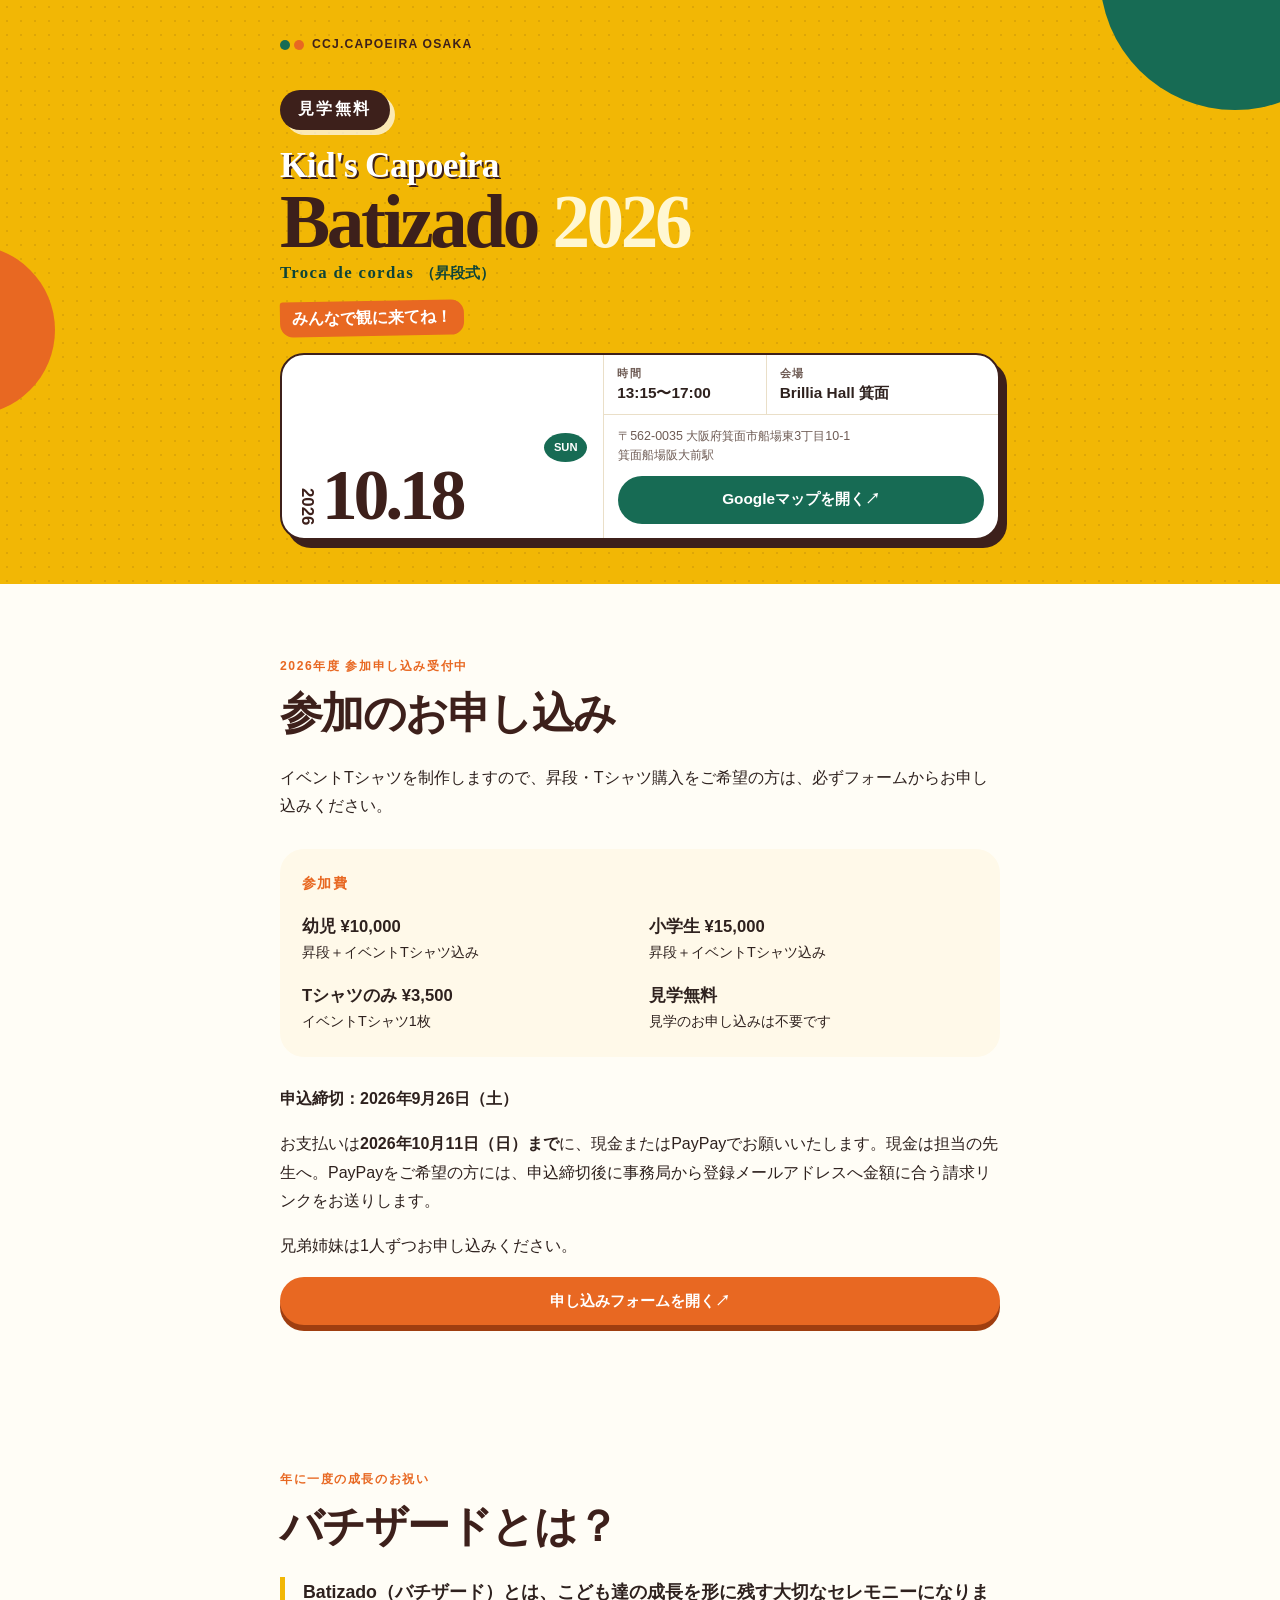
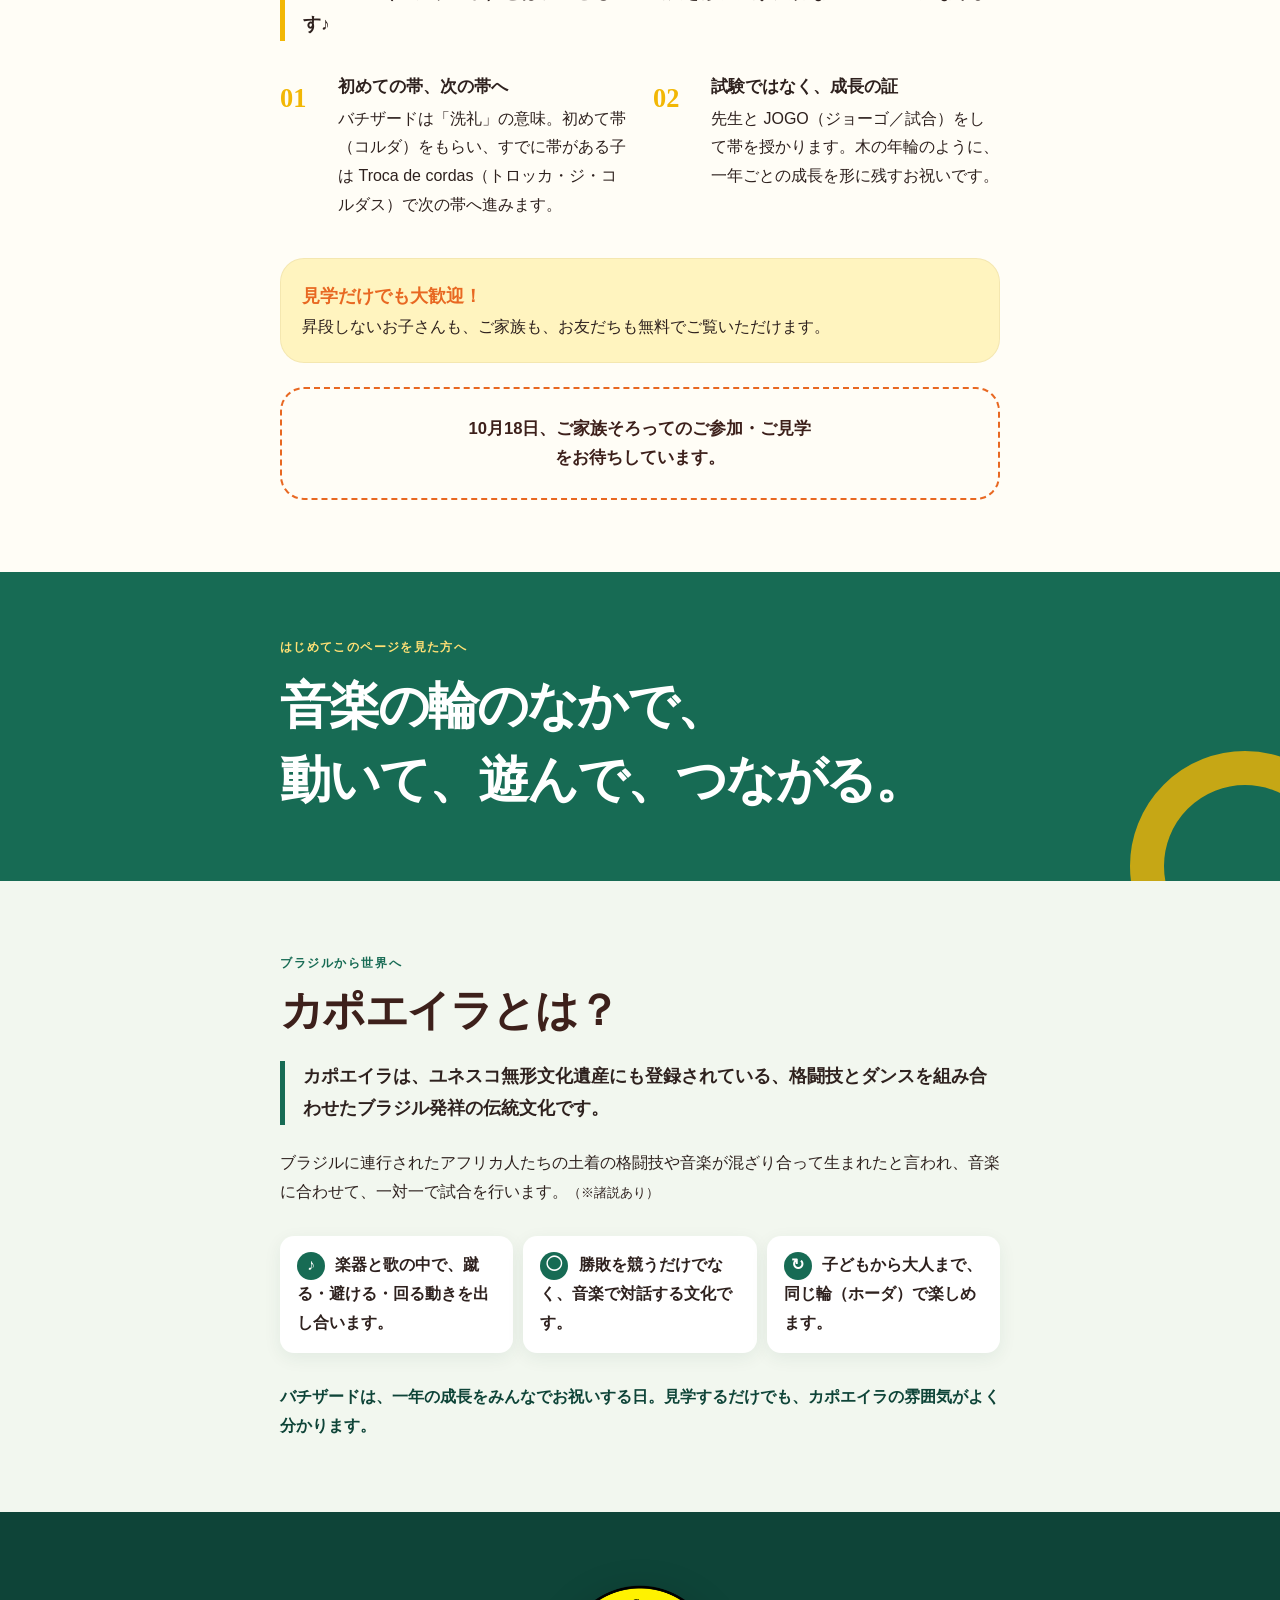
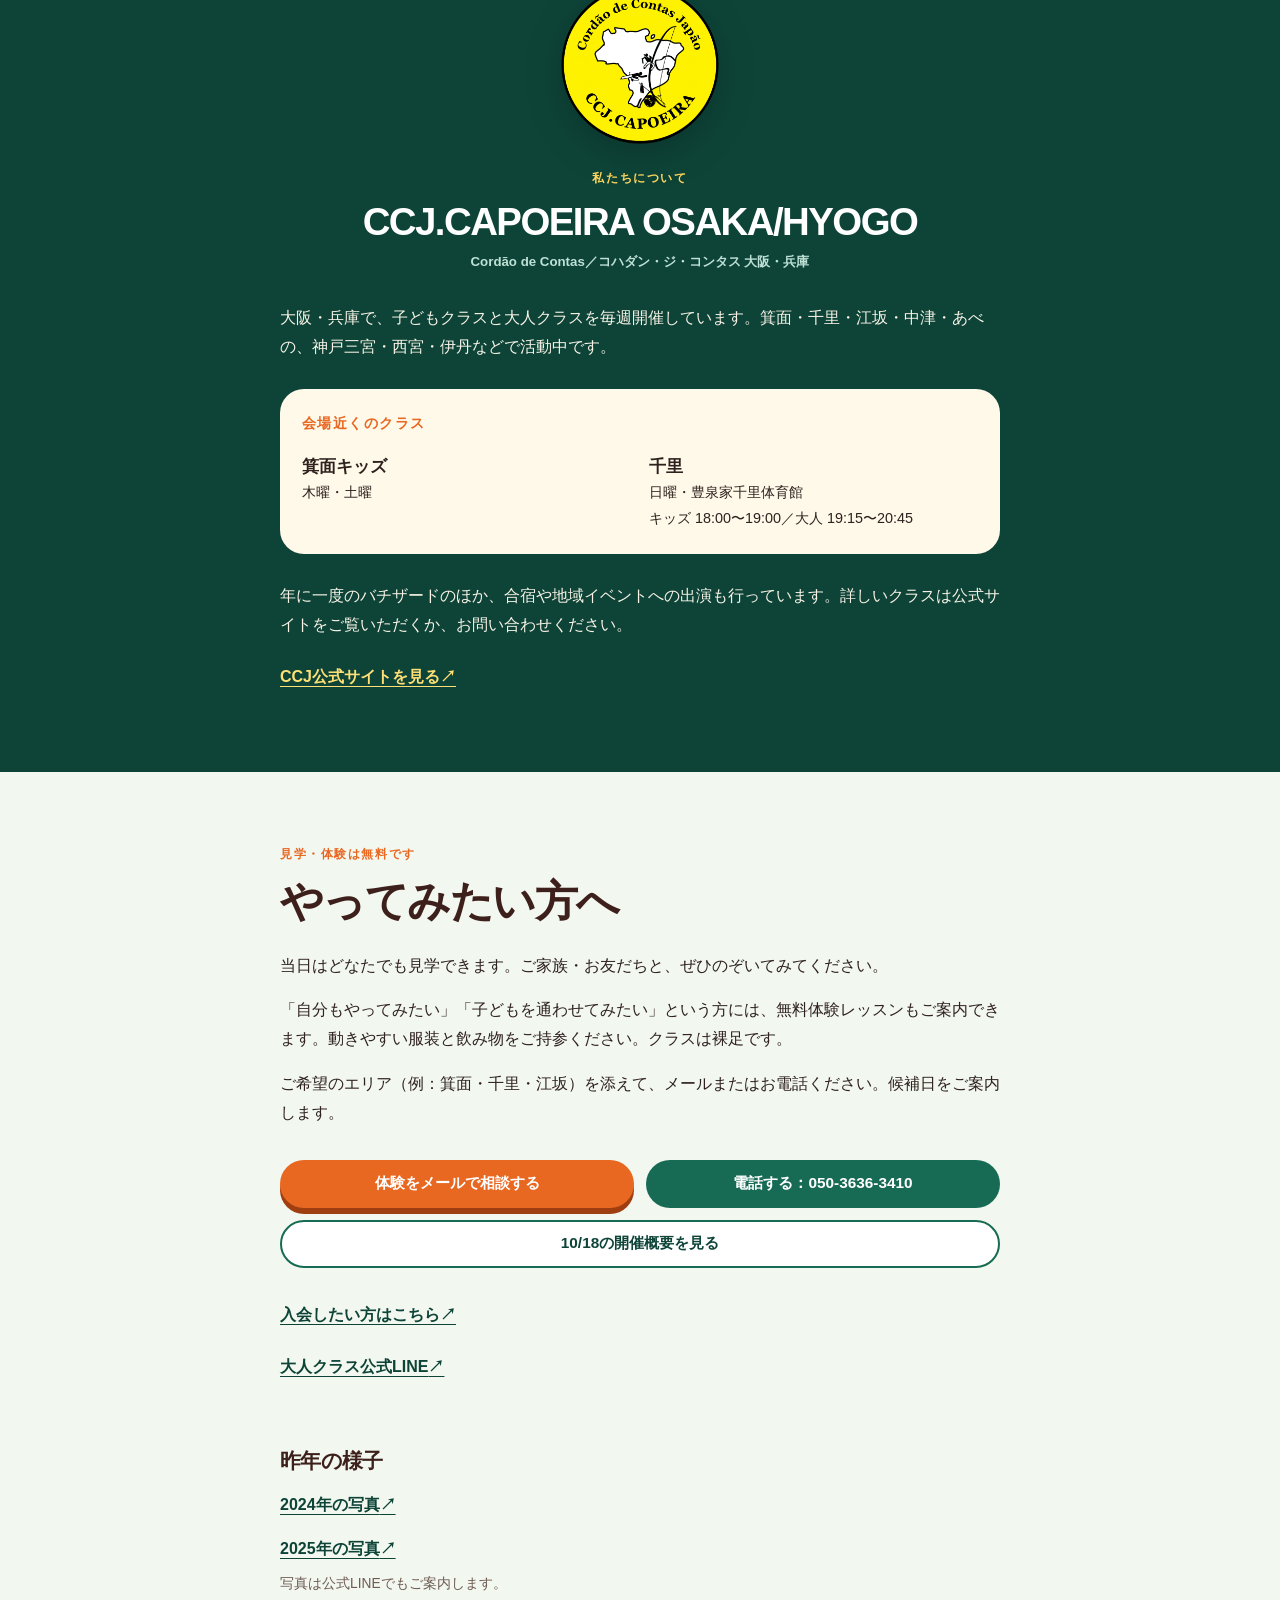
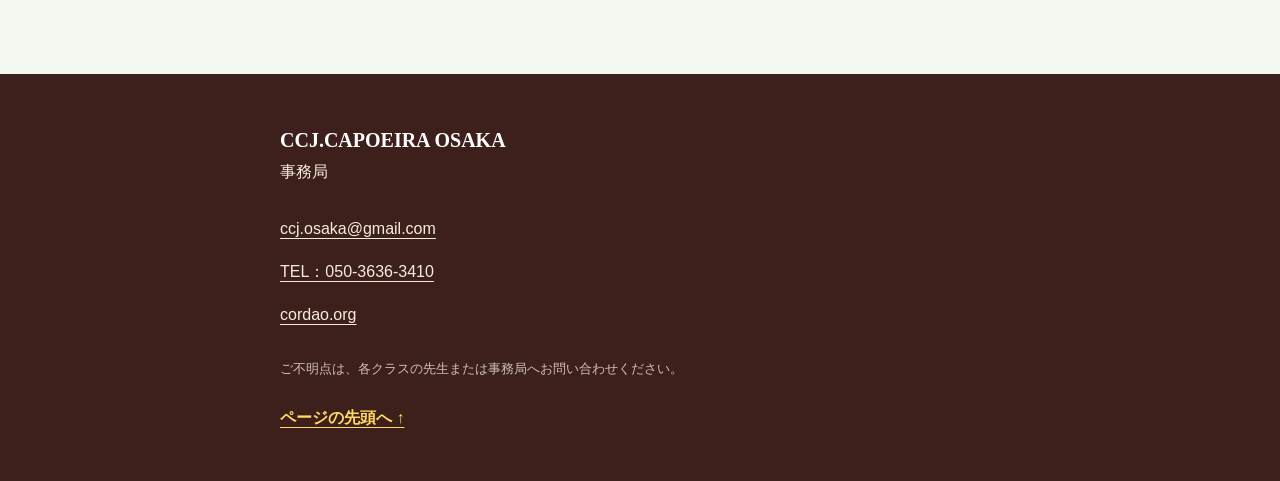
==== commit cd69083a: "Publish 2026 Batizado fees, deadlines, and the registration form. Put the decided prices and Septemb" ====
--- a/index.html
+++ b/index.html
@@ -54,6 +54,35 @@
     </header>
 
     <main>
+      <section class="section wrap" id="registration" aria-labelledby="registration-title">
+        <p class="section-kicker">2026年度 参加申し込み受付中</p>
+        <h2 id="registration-title">参加のお申し込み</h2>
+        <p>イベントTシャツを制作しますので、昇段・Tシャツ購入をご希望の方は、必ずフォームからお申し込みください。</p>
+        <div class="nearby-card">
+          <p class="nearby-card__label">参加費</p>
+          <div>
+            <h3>幼児 ¥10,000</h3>
+            <p>昇段＋イベントTシャツ込み</p>
+          </div>
+          <div>
+            <h3>小学生 ¥15,000</h3>
+            <p>昇段＋イベントTシャツ込み</p>
+          </div>
+          <div>
+            <h3>Tシャツのみ ¥3,500</h3>
+            <p>イベントTシャツ1枚</p>
+          </div>
+          <div>
+            <h3>見学無料</h3>
+            <p>見学のお申し込みは不要です</p>
+          </div>
+        </div>
+        <p><strong>申込締切：2026年9月26日（土）</strong></p>
+        <p>お支払いは<strong>2026年10月11日（日）まで</strong>に、現金またはPayPayでお願いいたします。現金は担当の先生へ。PayPayをご希望の方には、申込締切後に事務局から登録メールアドレスへ金額に合う請求リンクをお送りします。</p>
+        <p>兄弟姉妹は1人ずつお申し込みください。</p>
+        <a class="button button--primary" href="https://forms.gle/zWsZ5PaaebFyKB7L8" target="_blank" rel="noopener noreferrer">申し込みフォームを開く <span aria-hidden="true">↗</span></a>
+      </section>
+
       <section class="event-story section wrap" aria-labelledby="batizado-title">
         <p class="section-kicker">年に一度の成長のお祝い</p>
         <h2 id="batizado-title">バチザードとは？</h2>
@@ -82,7 +111,7 @@
         </aside>
 
         <div class="schedule-note">
-          <strong>まずはカレンダーに 10月18日 をご予定ください。</strong>
+          <strong>10月18日、ご家族そろってのご参加・ご見学をお待ちしています。</strong>
         </div>
       </section>
 
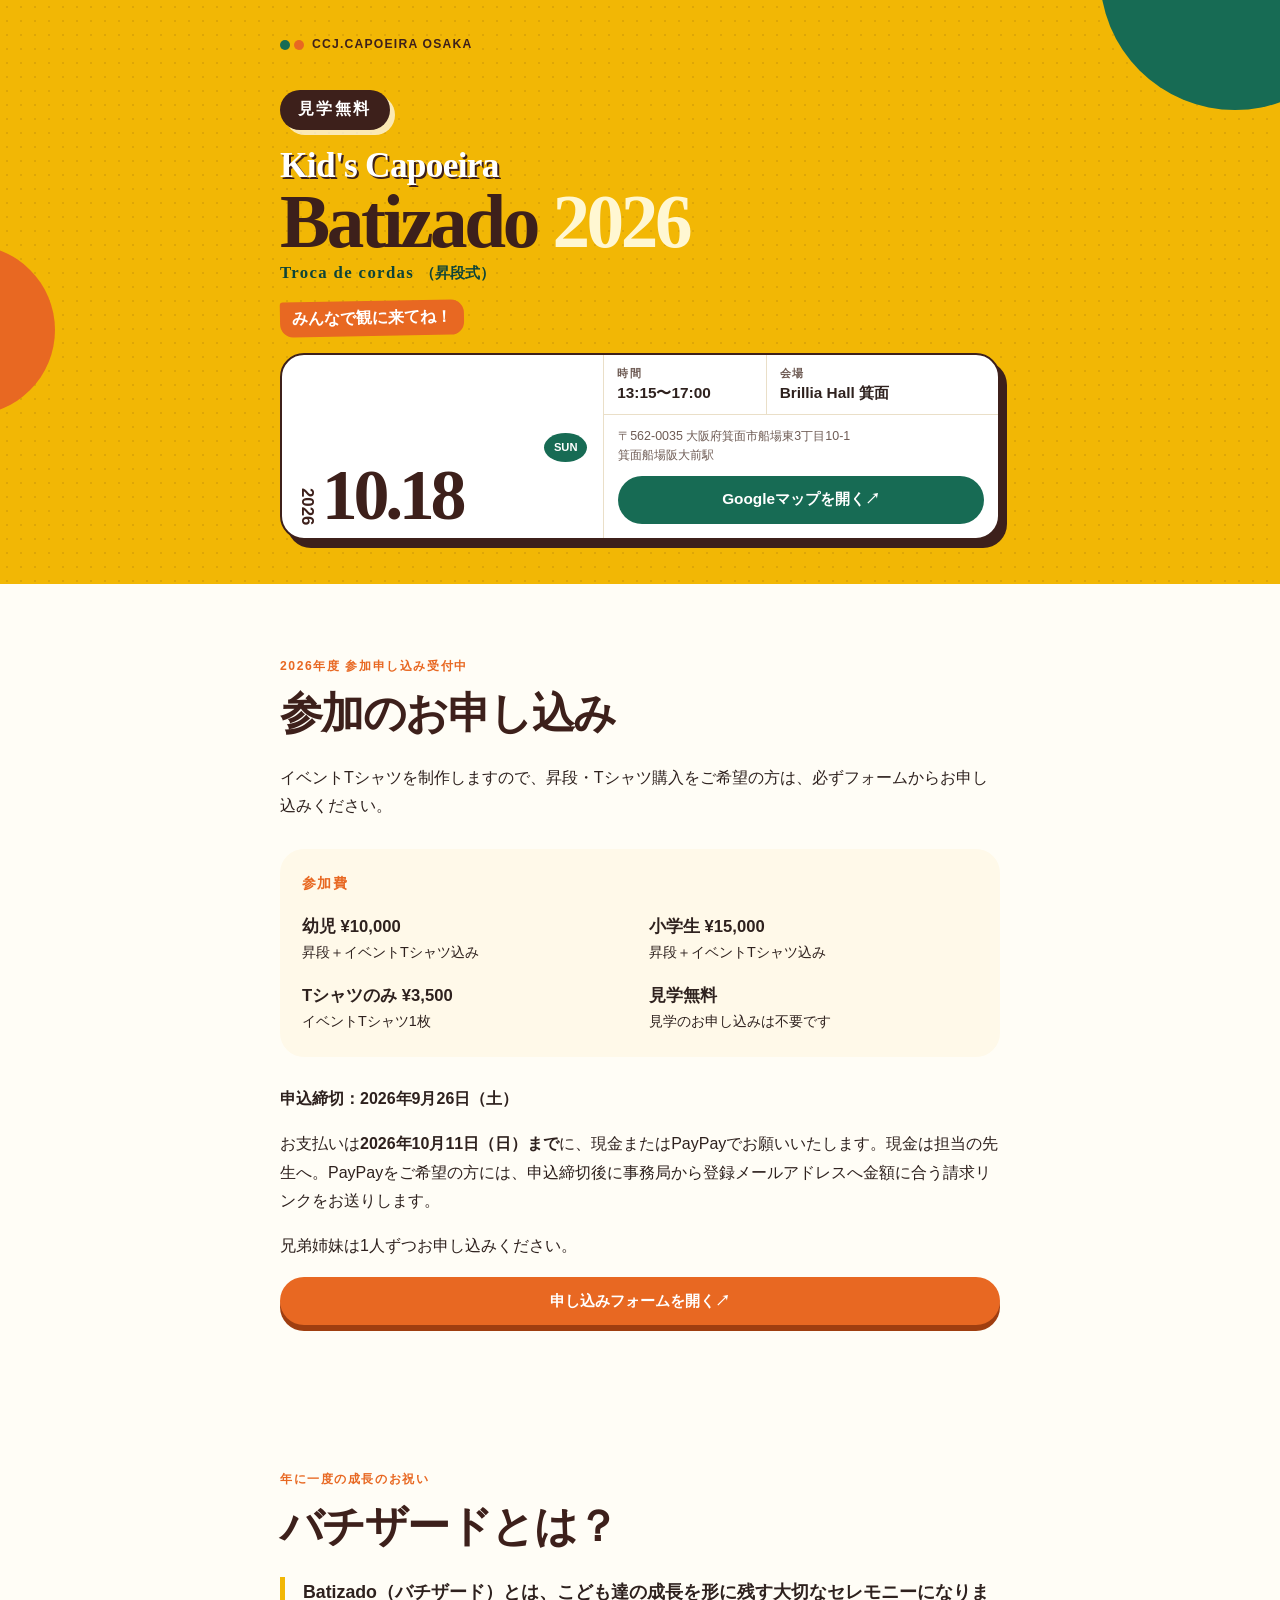
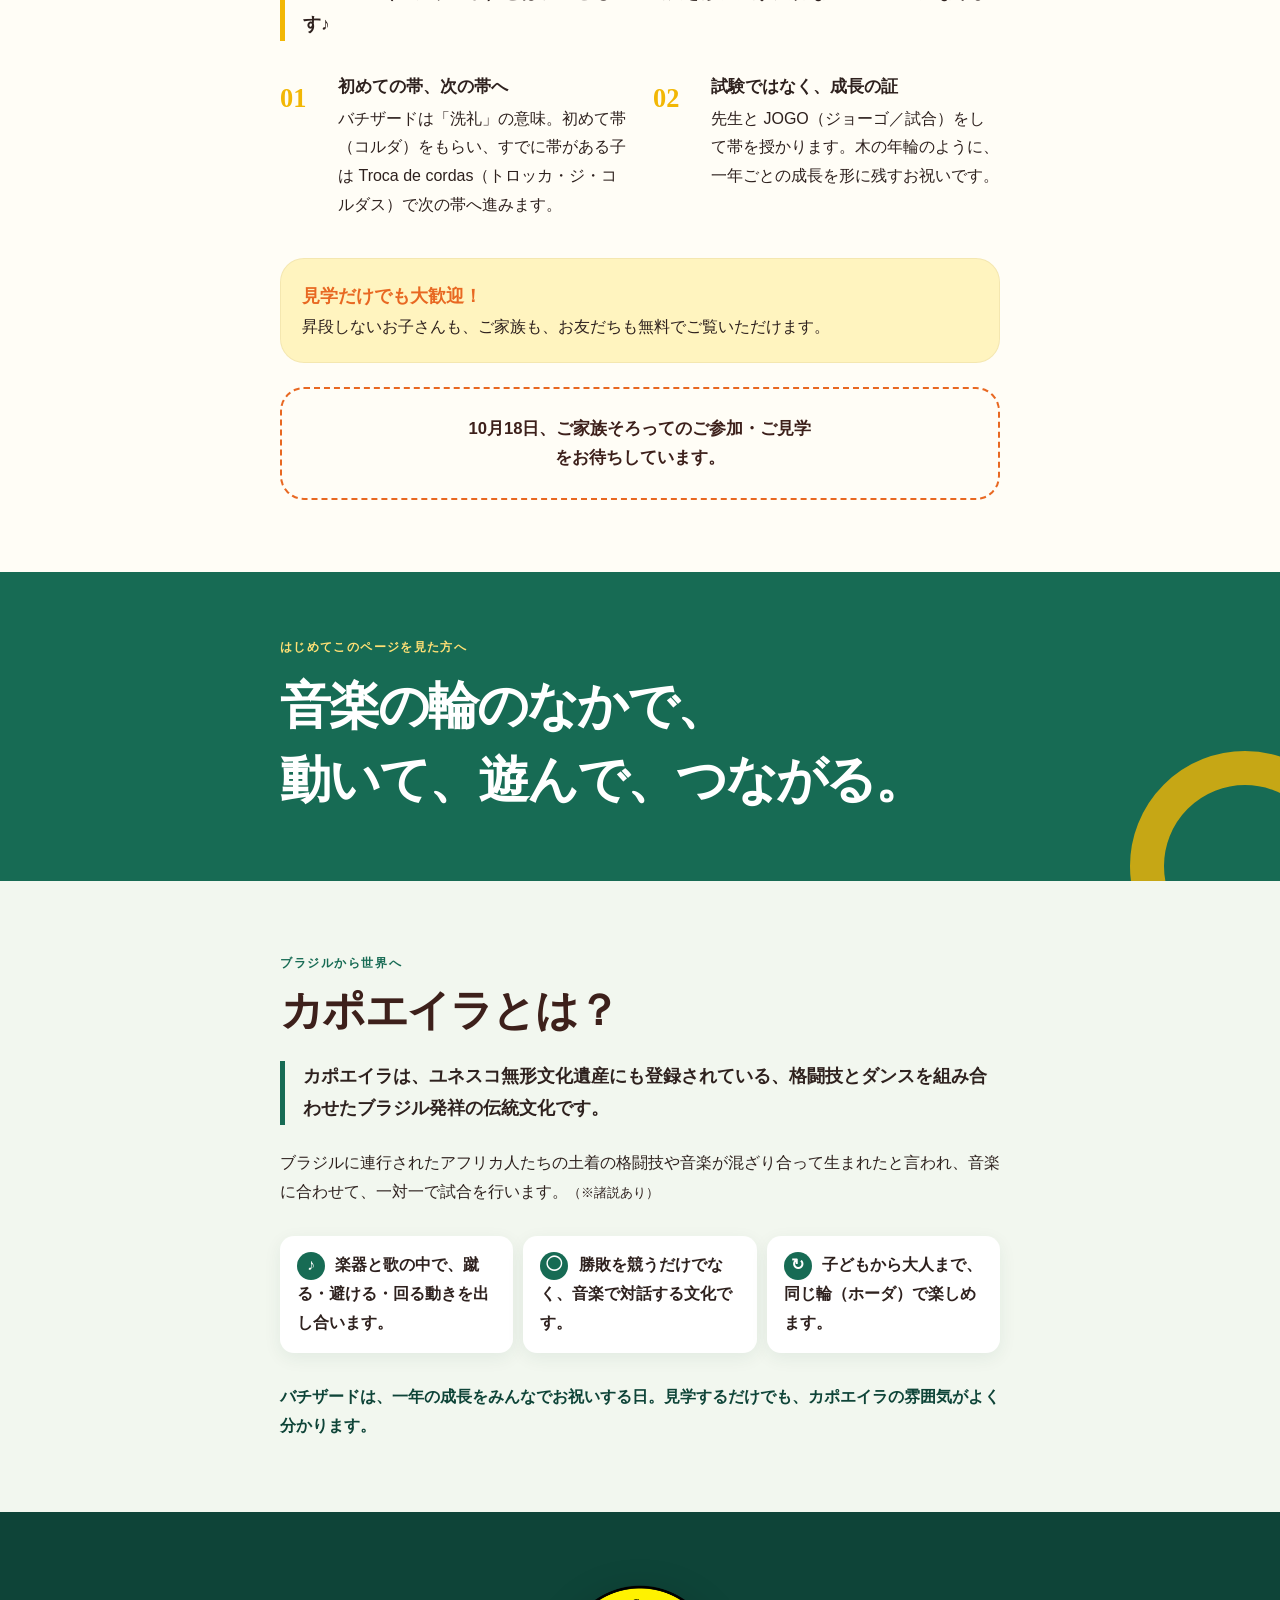
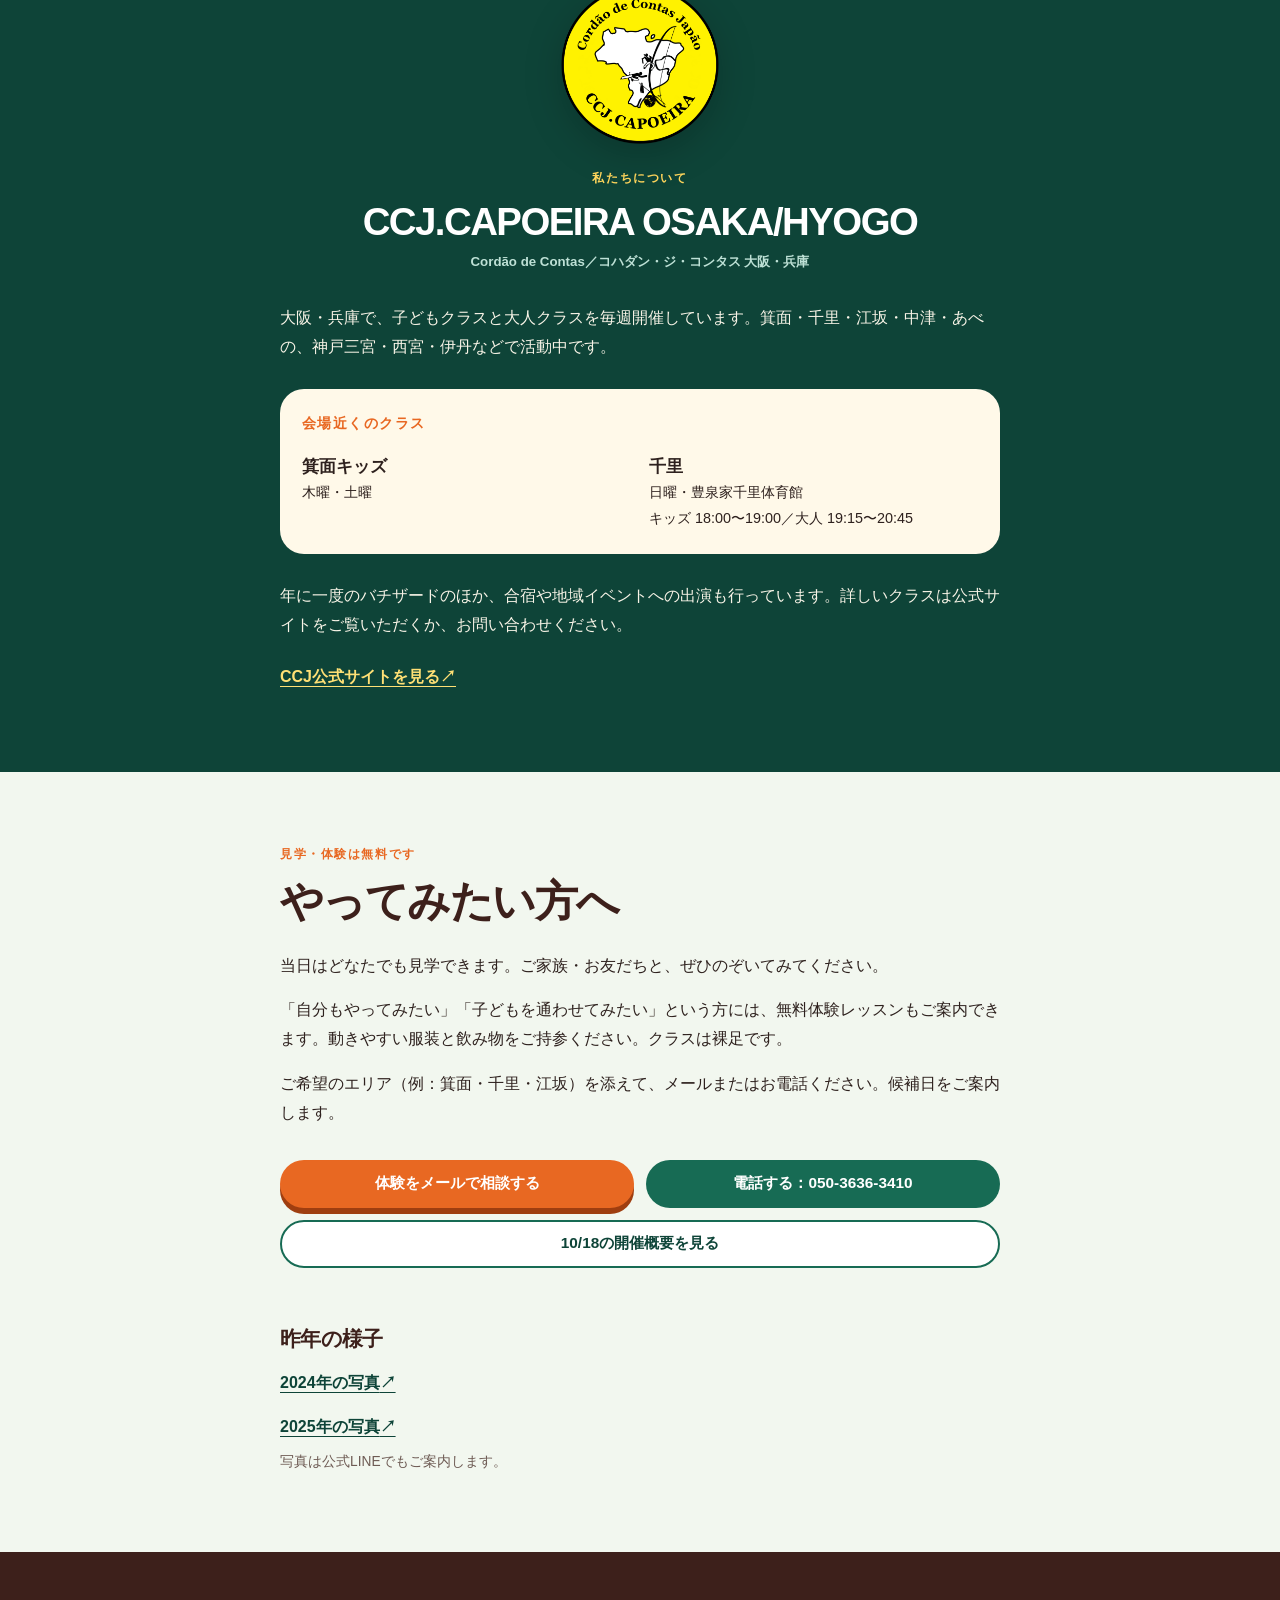
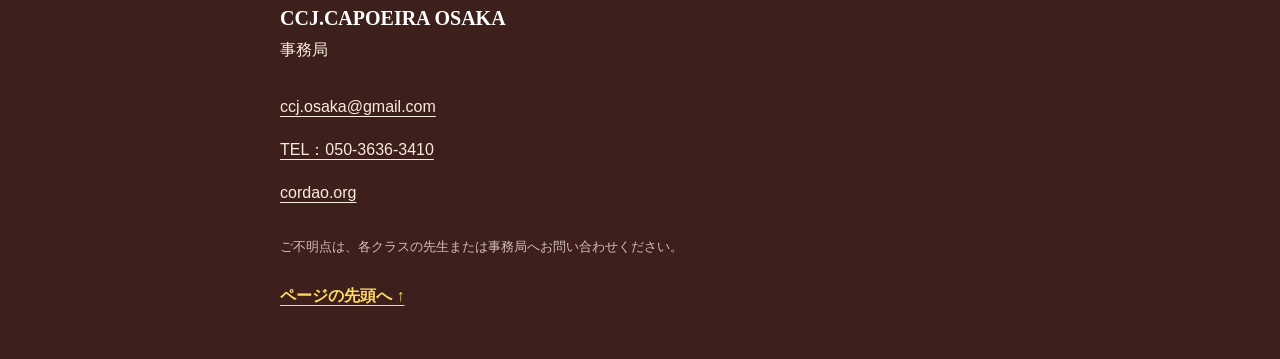
==== commit a071ebc3: "Remove enrollment and adult LINE links" ====
--- a/index.html
+++ b/index.html
@@ -177,10 +177,6 @@
             <a class="button button--outline" href="#event">10/18の開催概要を見る</a>
           </div>
 
-          <div class="other-links">
-            <a href="https://ccjcapoeira.github.io/ccj-enrollment-form/" target="_blank" rel="noopener noreferrer">入会したい方はこちら <span aria-hidden="true">↗</span></a>
-            <a href="https://lin.ee/NtABy10" target="_blank" rel="noopener noreferrer">大人クラス公式LINE <span aria-hidden="true">↗</span></a>
-          </div>
         </section>
 
         <section class="memories wrap" aria-labelledby="memories-title">
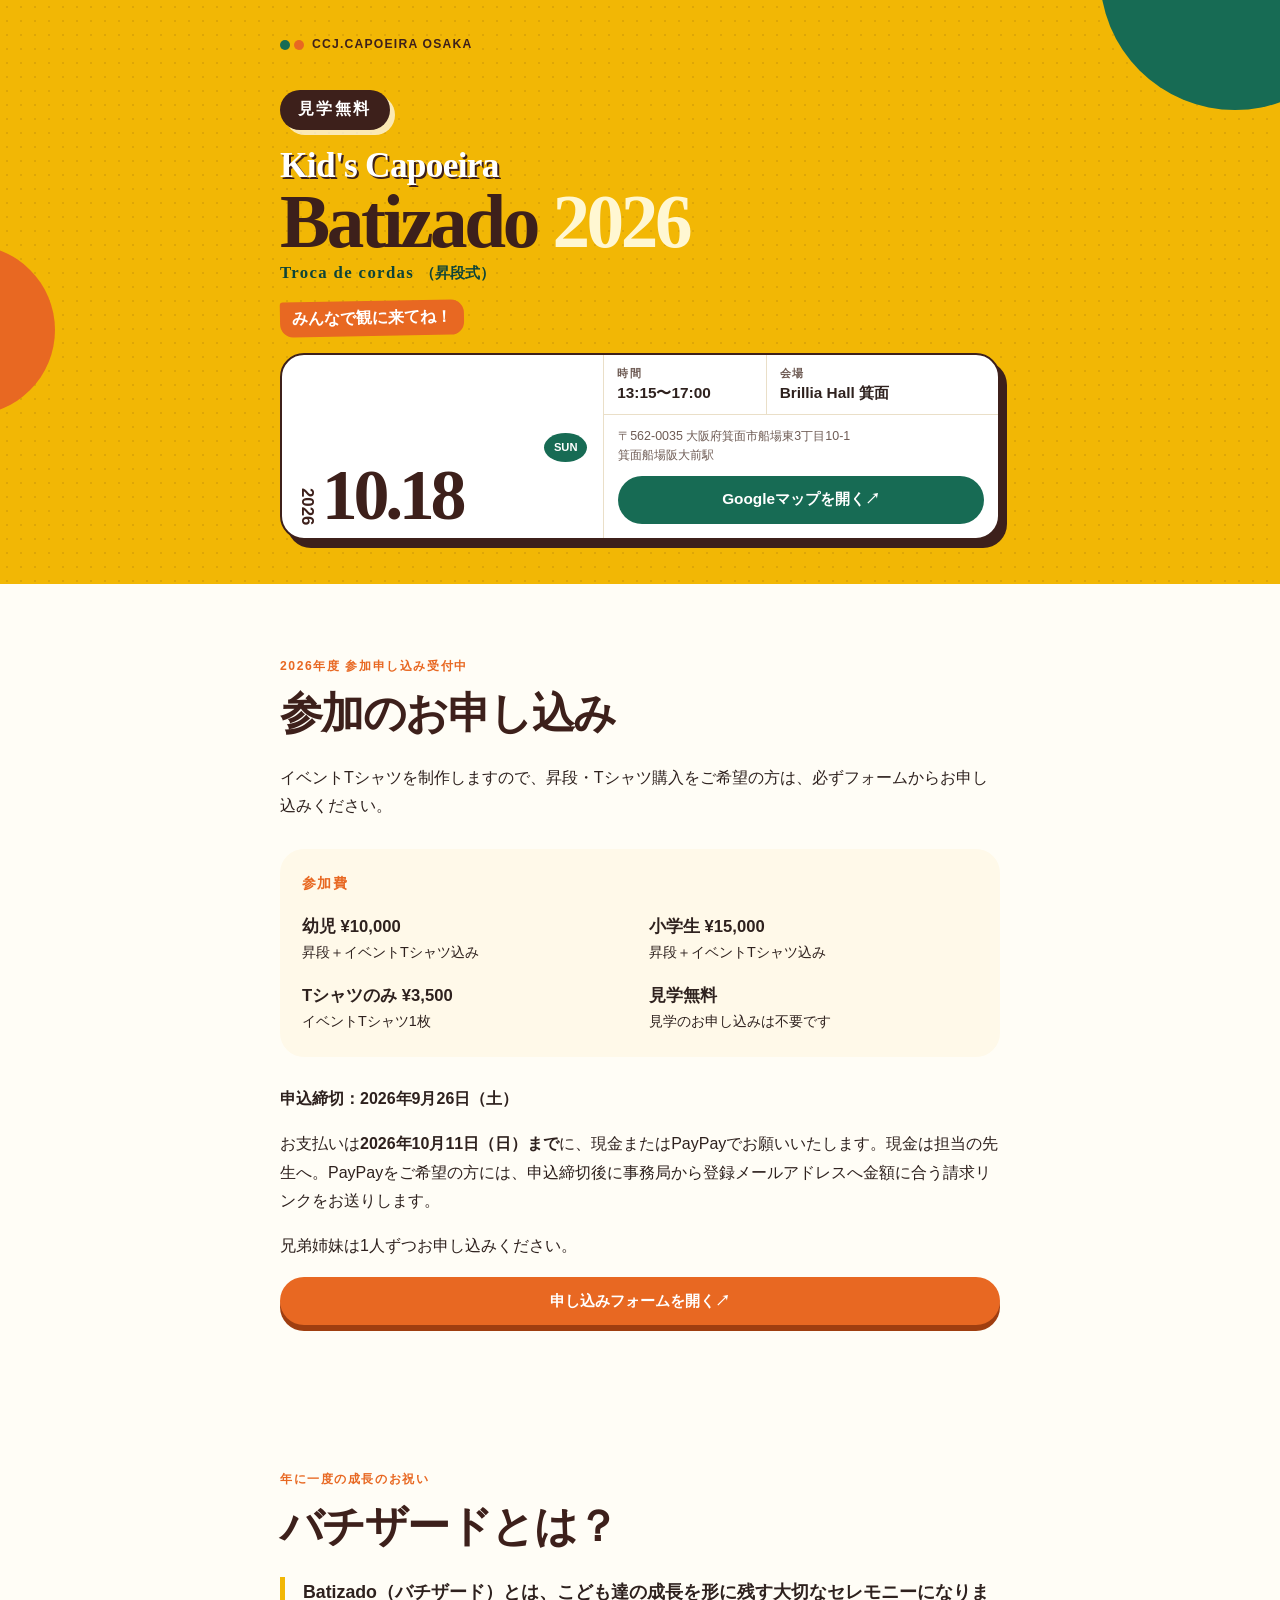
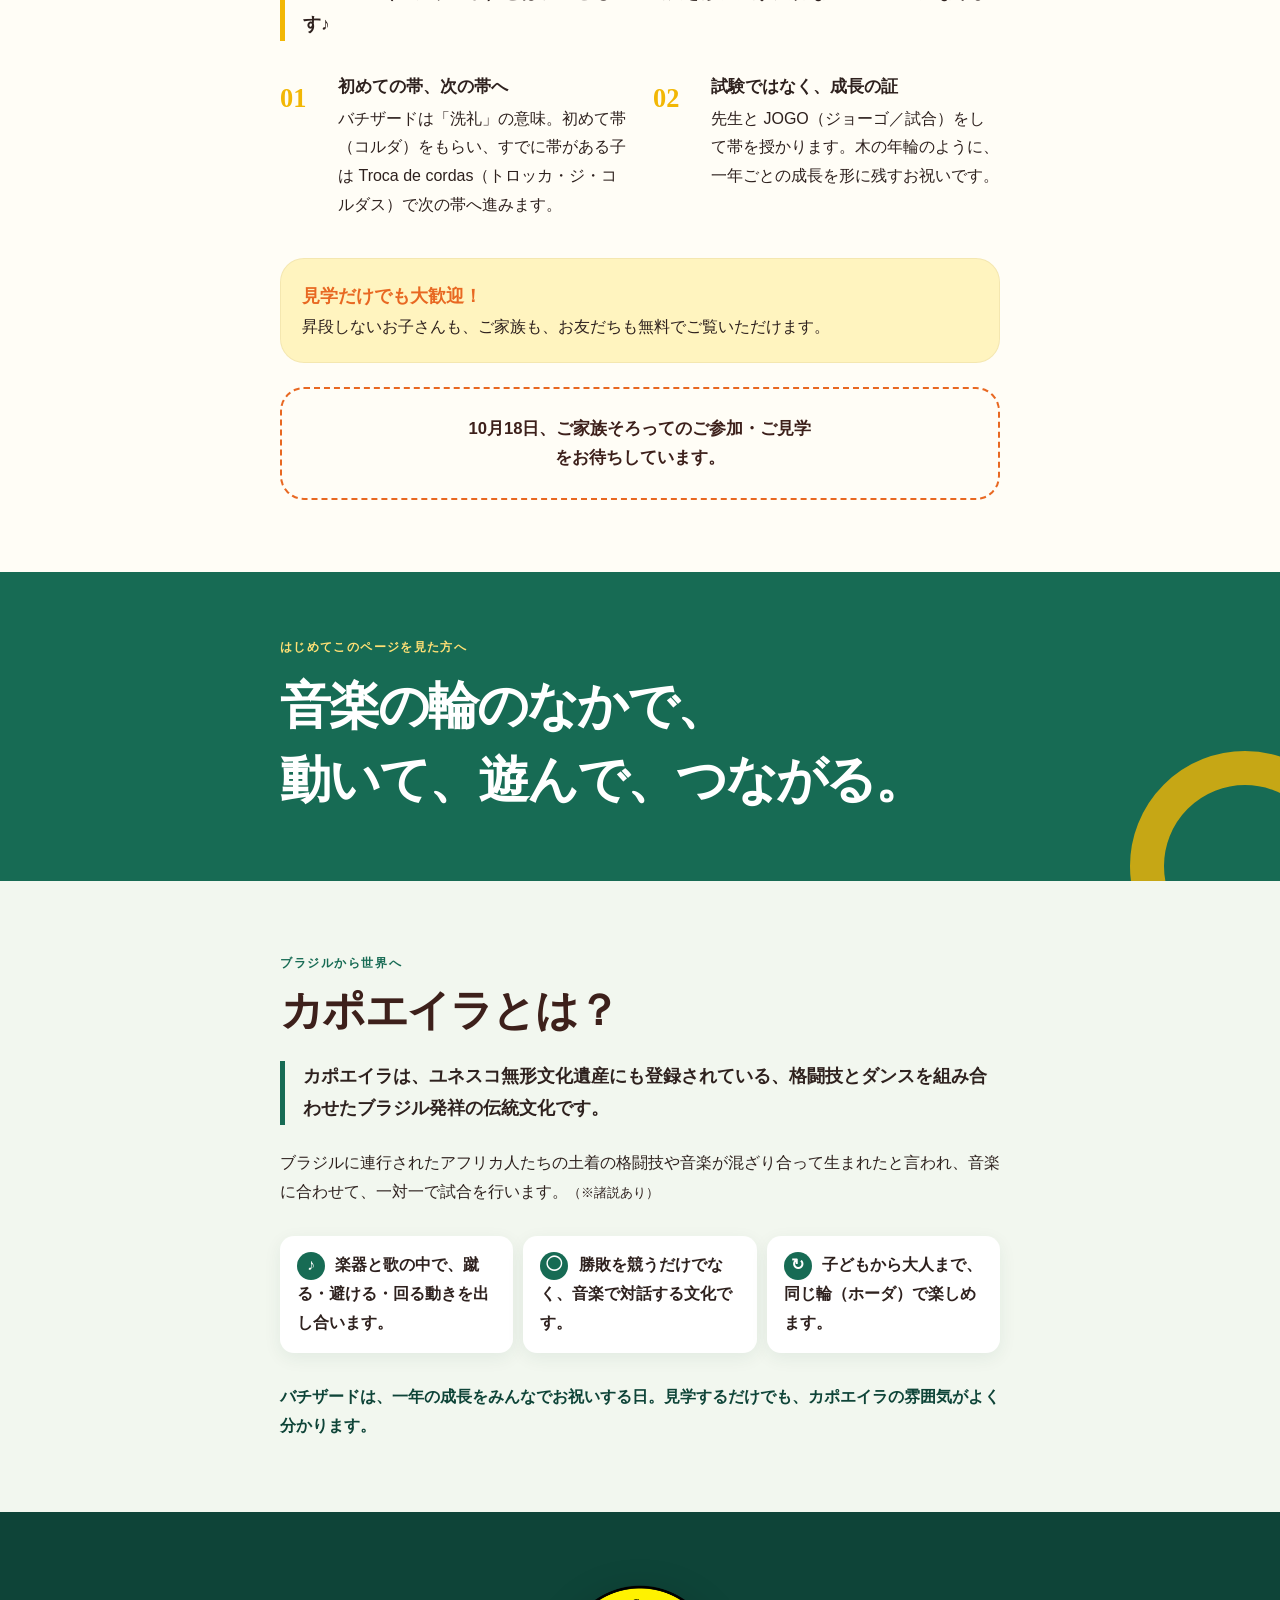
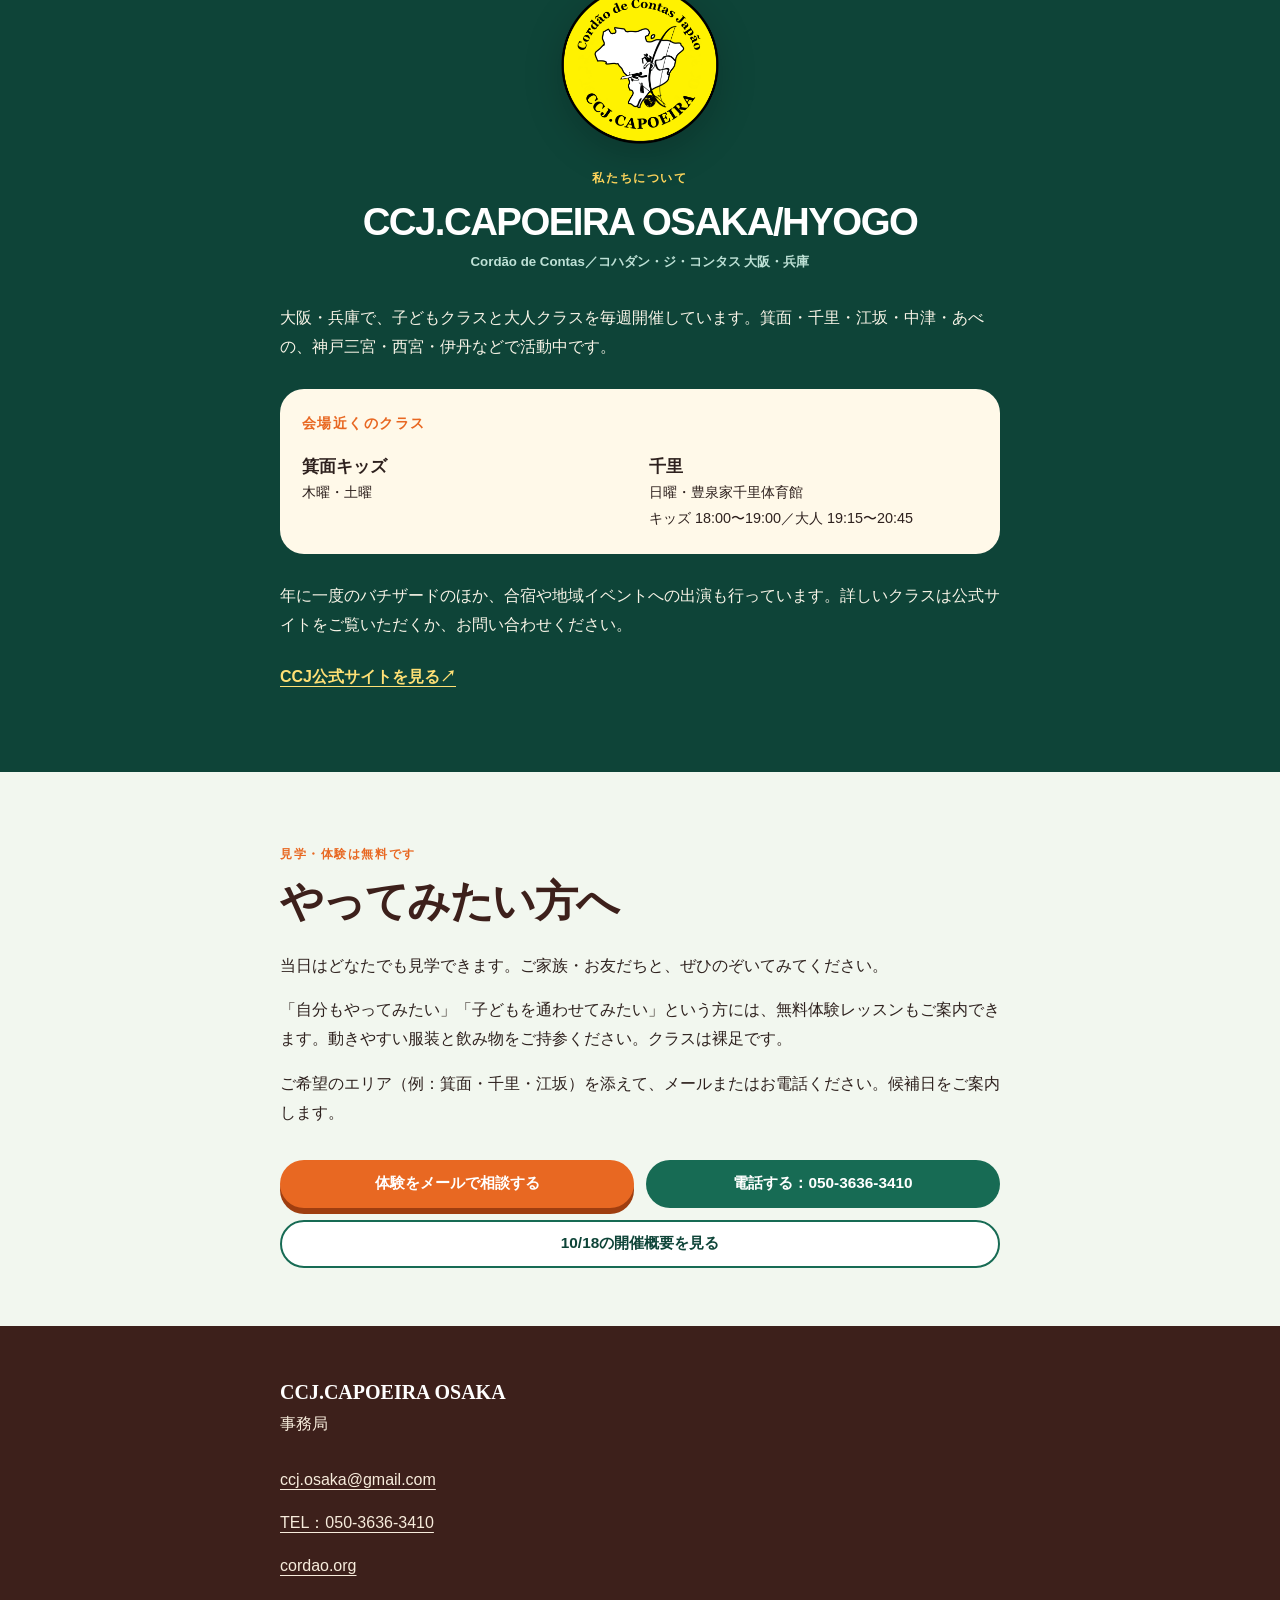
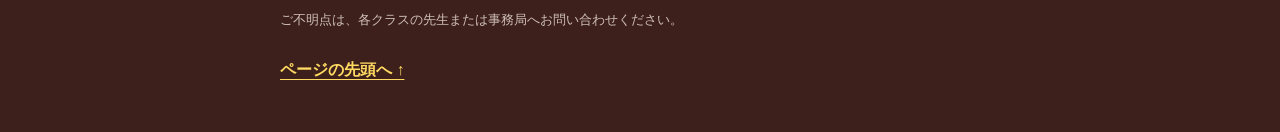
==== commit 76849c24: "Remove previous-year photo links" ====
--- a/index.html
+++ b/index.html
@@ -179,14 +179,6 @@
 
         </section>
 
-        <section class="memories wrap" aria-labelledby="memories-title">
-          <h2 id="memories-title">昨年の様子</h2>
-          <div class="memories__links">
-            <a href="https://www.amazon.co.jp/photos/share/uch9pIcphBrxfyB8jKfMzYJGdtBcZFFOBXxL4uB9vcL" target="_blank" rel="noopener noreferrer">2024年の写真 <span aria-hidden="true">↗</span></a>
-            <a href="https://www.amazon.co.jp/photos/share/8jmjqZM34pwlInHM7DRQGUJjdLJUwTYJT1dBeG2ysmJ" target="_blank" rel="noopener noreferrer">2025年の写真 <span aria-hidden="true">↗</span></a>
-          </div>
-          <p>写真は公式LINEでもご案内します。</p>
-        </section>
       </div>
     </main>
 
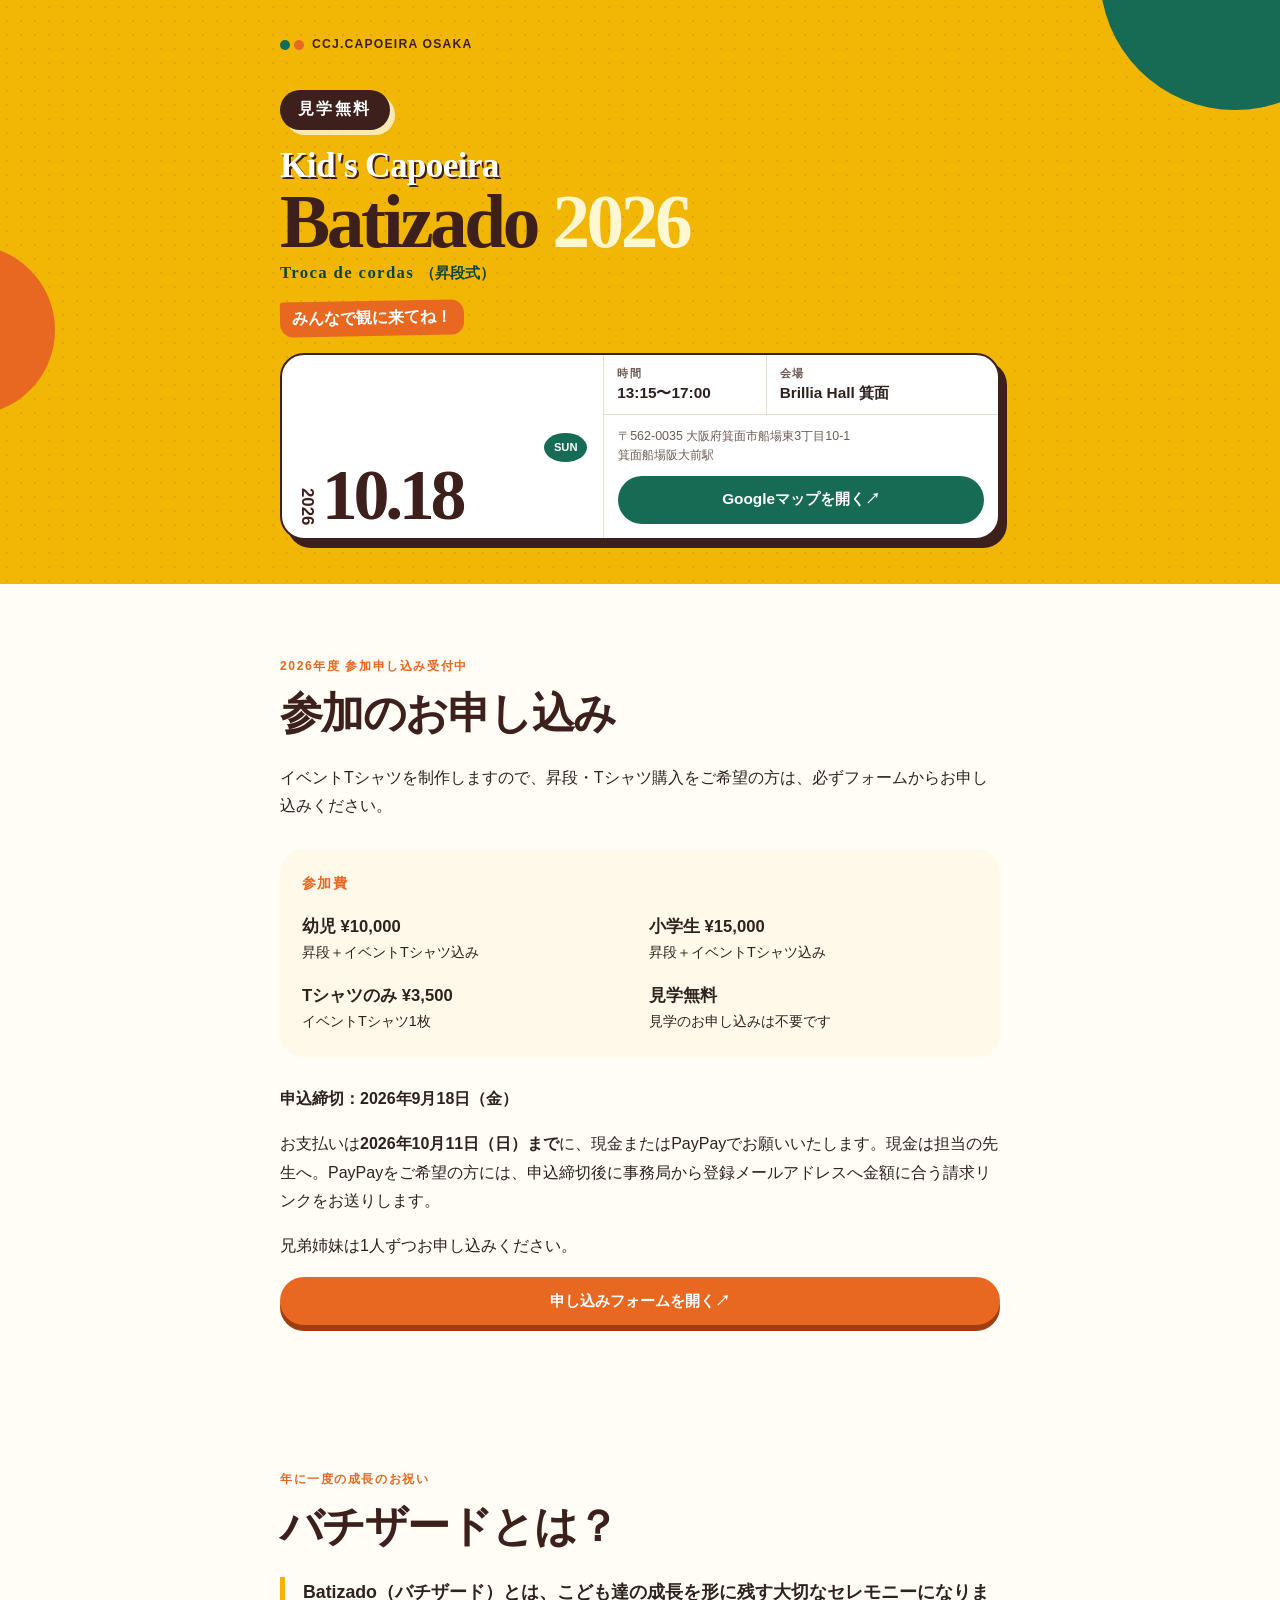
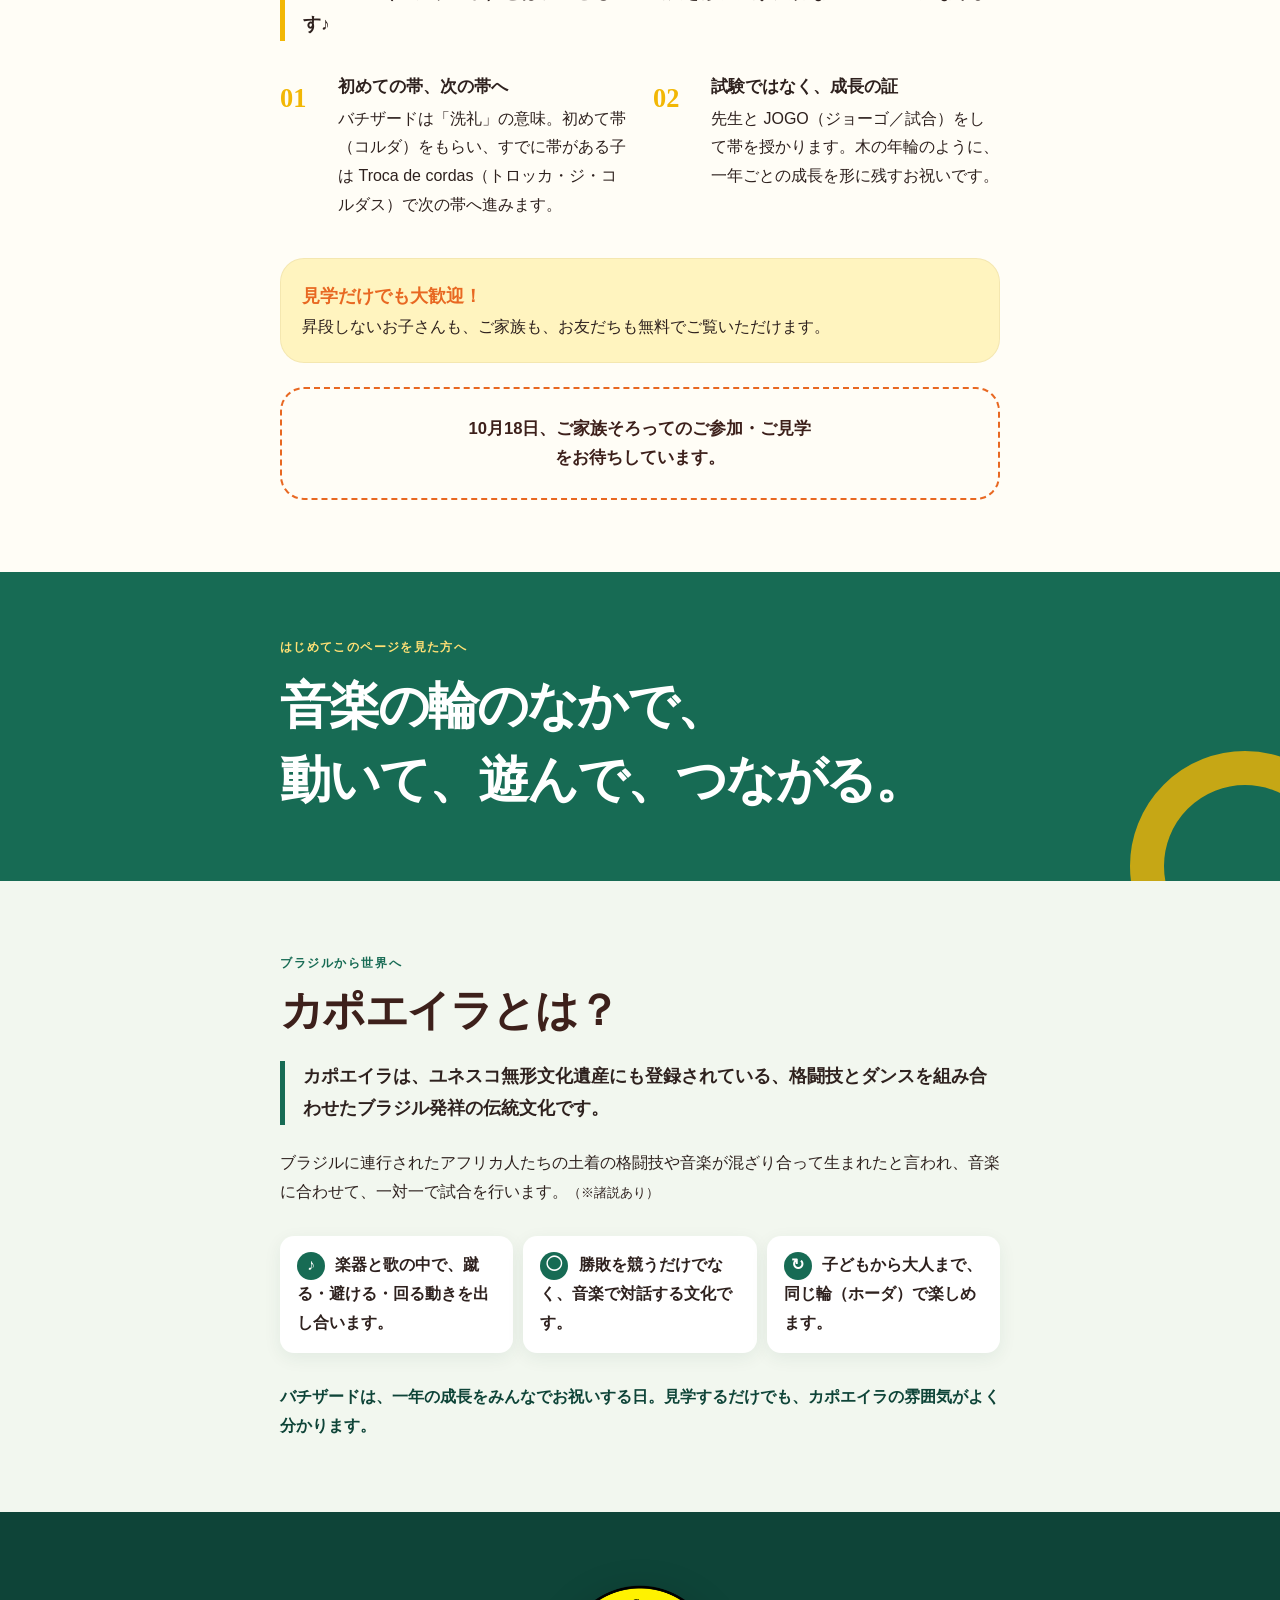
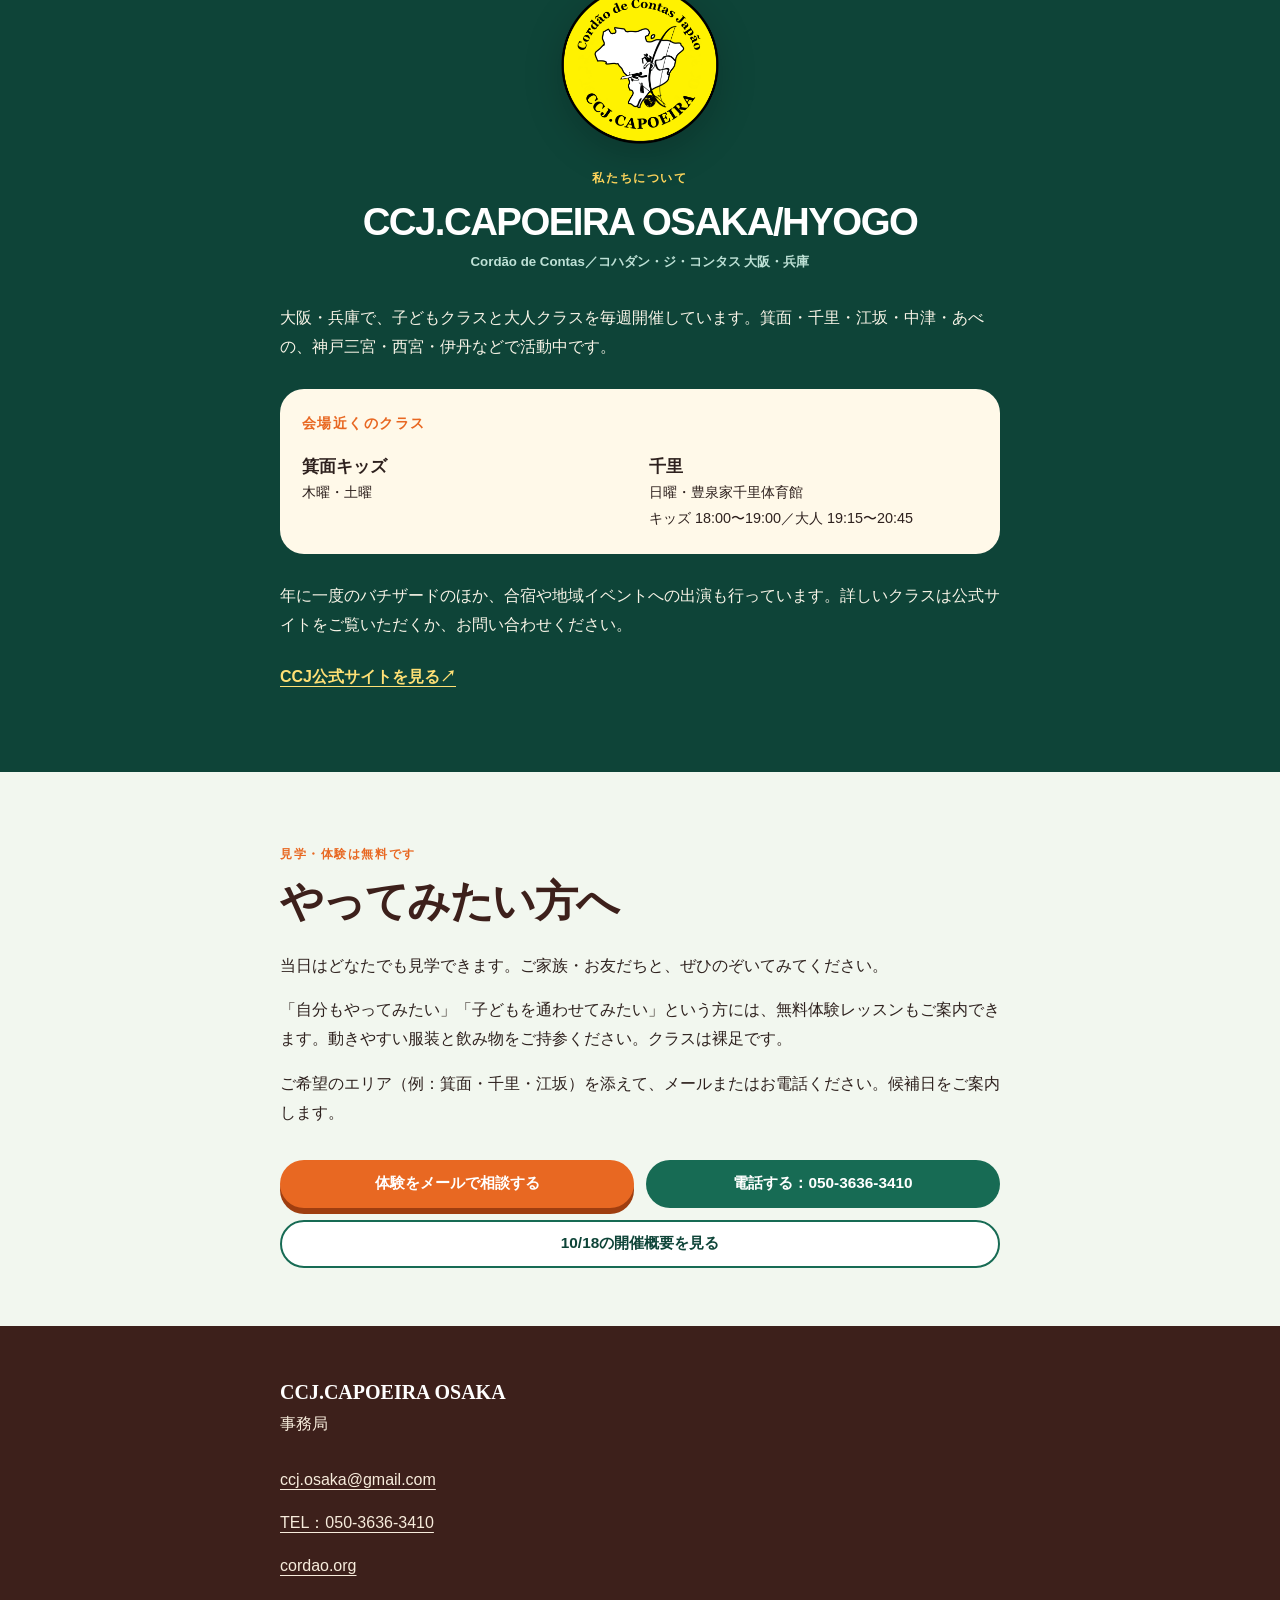
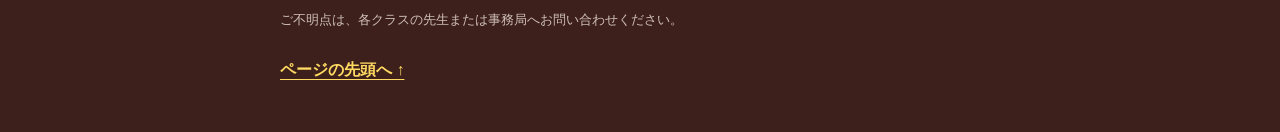
==== commit c2747ac1: "Move the public application deadline from Sep 26 to Sep 18. The cutoff was brought forward so T-shir" ====
--- a/index.html
+++ b/index.html
@@ -77,7 +77,7 @@
             <p>見学のお申し込みは不要です</p>
           </div>
         </div>
-        <p><strong>申込締切：2026年9月26日（土）</strong></p>
+        <p><strong>申込締切：2026年9月18日（金）</strong></p>
         <p>お支払いは<strong>2026年10月11日（日）まで</strong>に、現金またはPayPayでお願いいたします。現金は担当の先生へ。PayPayをご希望の方には、申込締切後に事務局から登録メールアドレスへ金額に合う請求リンクをお送りします。</p>
         <p>兄弟姉妹は1人ずつお申し込みください。</p>
         <a class="button button--primary" href="https://forms.gle/zWsZ5PaaebFyKB7L8" target="_blank" rel="noopener noreferrer">申し込みフォームを開く <span aria-hidden="true">↗</span></a>
